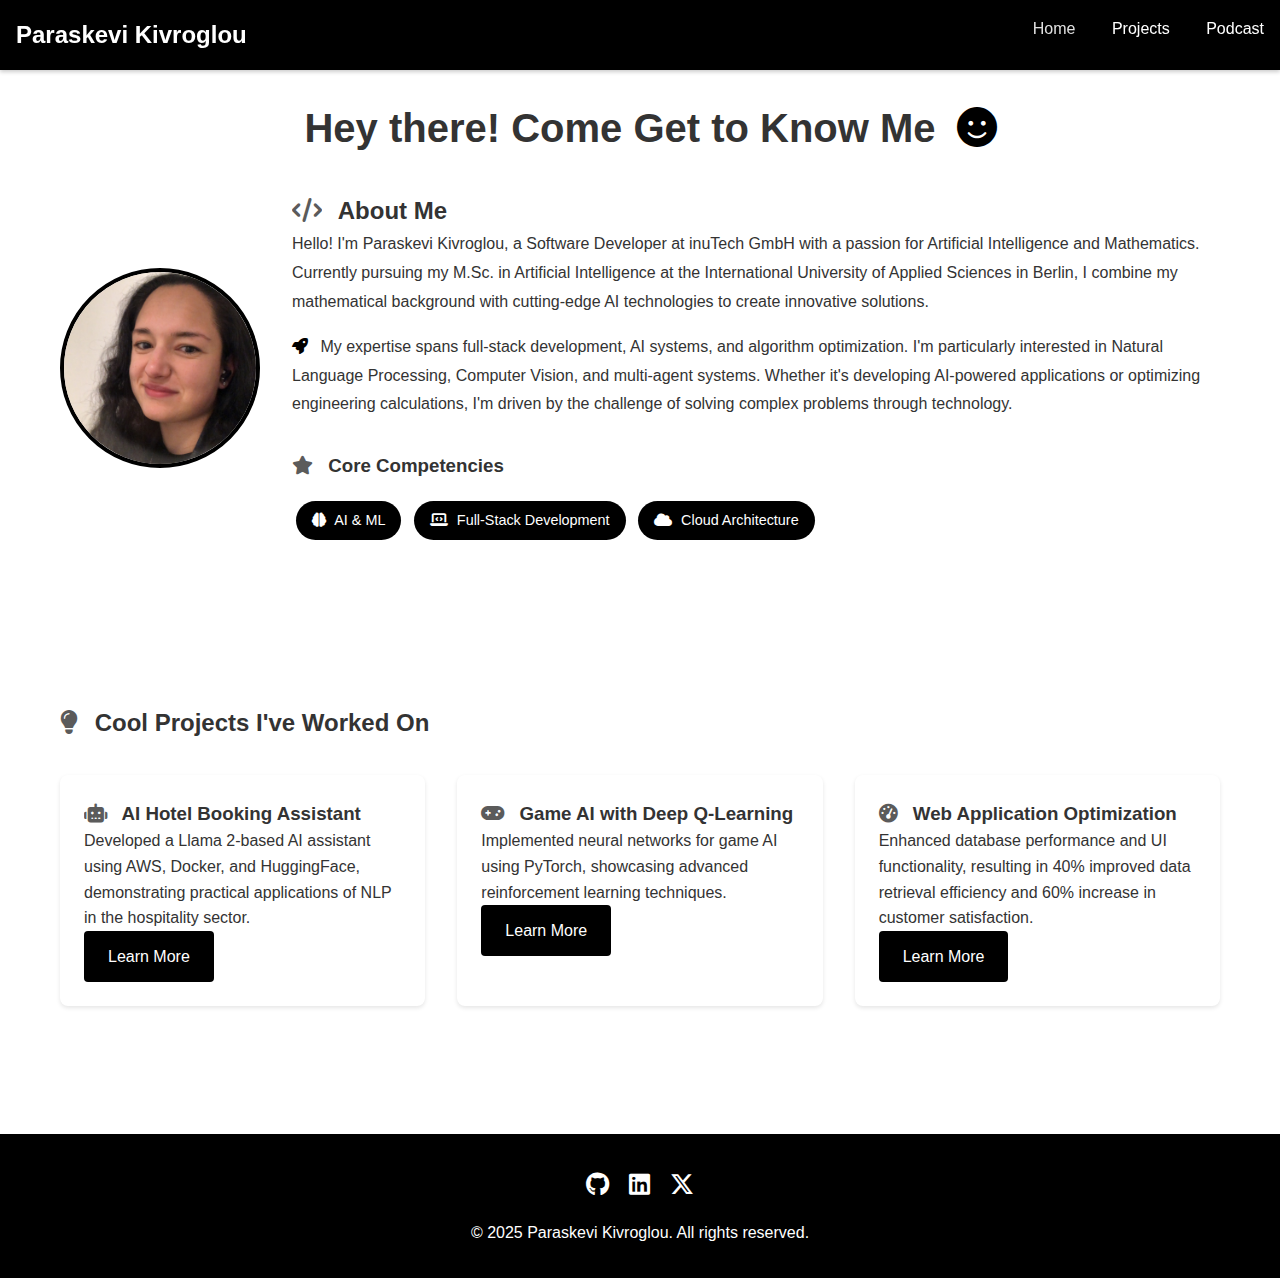
==== index.html @ a83a201d "Add init code for website" ====
<!DOCTYPE html>
<html lang="en">
<head>
    <meta charset="UTF-8">
    <meta name="viewport" content="width=device-width, initial-scale=1.0">
    <meta name="description" content="Paraskevi Kivroglou - Software Developer & AI Specialist. Expertise in full-stack development, AI systems, and algorithm optimization. Currently pursuing M.Sc. in Artificial Intelligence.">
    <meta name="keywords" content="Paraskevi Kivroglou, Software Developer, Artificial Intelligence, Machine Learning, Full Stack Development, Python, AI Research">
    <meta name="author" content="Paraskevi Kivroglou">
    <title>Paraskevi Kivroglou | Software Developer & AI Specialist</title>
    <link rel="stylesheet" href="styles.css">
    <link rel="stylesheet" href="https://cdnjs.cloudflare.com/ajax/libs/font-awesome/6.0.0/css/all.min.css">
    <link rel="stylesheet" href="https://cdnjs.cloudflare.com/ajax/libs/font-awesome/6.4.2/css/all.min.css">
</head>
<body>
    <header>
        <nav class="navbar">
            <div class="nav-brand">Paraskevi Kivroglou</div>
            <ul class="nav-links">
                <li><a href="index.html" class="active">Home</a></li>
                <li><a href="#projects">Projects</a></li>
                <li><a href="podcast.html">Podcast</a></li>
            </ul>
        </nav>
    </header>

    <main>
        <section id="about" class="section">
            <div class="container">
                <h1><i class="fas fa-hand-wave"></i> Hey there! Come Get to Know Me <i class="fas fa-smile"></i></h1>
                <div class="about-content">
                    <img src="ME.jpg" alt="Paraskevi Kivroglou" class="profile-img">
                    <div class="about-text">
                        <h2><i class="fas fa-code"></i> About Me</h2>
                        <p>Hello! I'm Paraskevi Kivroglou, a Software Developer at inuTech GmbH with a passion for Artificial Intelligence 
                           and Mathematics. Currently pursuing my M.Sc. in Artificial Intelligence at the International University of 
                           Applied Sciences in Berlin, I combine my mathematical background with cutting-edge AI technologies to create 
                           innovative solutions.</p>
                        
                        <p><i class="fas fa-rocket"></i> My expertise spans full-stack development, AI systems, and algorithm optimization. I'm particularly interested 
                           in Natural Language Processing, Computer Vision, and multi-agent systems. Whether it's developing AI-powered 
                           applications or optimizing engineering calculations, I'm driven by the challenge of solving complex problems 
                           through technology.</p>

                        <div class="skills-section">
                            <h3><i class="fas fa-star"></i> Core Competencies</h3>
                            <div class="skills-grid">
                                <div class="skill-category">
                                    <span><i class="fas fa-brain"></i> AI & ML</span>
                                    <span><i class="fas fa-laptop-code"></i> Full-Stack Development</span>
                                    <span><i class="fas fa-cloud"></i> Cloud Architecture</span>
                                </div>
                            </div>
                        </div>
                    </div>
                </div>
            </div>
        </section>

        <section id="projects" class="section">
            <div class="container">
                <h2><i class="fas fa-lightbulb"></i> Cool Projects I've Worked On</h2>
                <div class="projects-grid">
                    <div class="project-card">
                        <h3><i class="fas fa-robot"></i> AI Hotel Booking Assistant</h3>
                        <p>Developed a Llama 2-based AI assistant using AWS, Docker, and HuggingFace, 
                           demonstrating practical applications of NLP in the hospitality sector.</p>
                        <a href="#" class="button">Learn More</a>
                    </div>
                    <div class="project-card">
                        <h3><i class="fas fa-gamepad"></i> Game AI with Deep Q-Learning</h3>
                        <p>Implemented neural networks for game AI using PyTorch, showcasing advanced 
                           reinforcement learning techniques.</p>
                        <a href="#" class="button">Learn More</a>
                    </div>
                    <div class="project-card">
                        <h3><i class="fas fa-tachometer-alt"></i> Web Application Optimization</h3>
                        <p>Enhanced database performance and UI functionality, resulting in 40% improved 
                           data retrieval efficiency and 60% increase in customer satisfaction.</p>
                        <a href="#" class="button">Learn More</a>
                    </div>
                </div>
            </div>
        </section>
    </main>

    <footer>
        <div class="container">
            <div class="social-links">
                <a href="https://github.com/Paraskevi-KIvroglou"><i class="fab fa-github"></i></a>
                <a href="https://www.linkedin.com/in/paraskevi-kivroglou-925881292/"><i class="fab fa-linkedin"></i></a>
                <a href="https://x.com/paraskevikivro?s=11"><i class="fab fa-x-twitter"></i></a>
            </div>
            <p>&copy; 2025 Paraskevi Kivroglou. All rights reserved.</p>
        </div>
    </footer>
</body>
</html>
---- styles.css ----
/* Reset and base styles */
* {
    margin: 0;
    padding: 0;
    box-sizing: border-box;
}

body {
    font-family: 'Segoe UI', Tahoma, Geneva, Verdana, sans-serif;
    line-height: 1.6;
    color: #333;
}

.container {
    max-width: 1200px;
    margin: 0 auto;
    padding: 0 20px;
}

/* Navigation */
.navbar {
    background-color: #000;
    box-shadow: 0 2px 4px rgba(0,0,0,0.2);
    padding: 1rem;
    position: fixed;
    width: 100%;
    top: 0;
    z-index: 1000;
}

.nav-brand {
    color: #fff;
    font-size: 1.5rem;
    font-weight: bold;
    float: left;
}

.nav-links {
    float: right;
    list-style: none;
}

.nav-links li {
    display: inline;
    margin-left: 2rem;
}

.nav-links a {
    text-decoration: none;
    color: #fff;
    font-weight: 500;
    transition: color 0.3s;
}

.nav-links a:hover,
.nav-links a.active {
    color: #e0e0e0;
}

/* Sections */
.section {
    padding: 6rem 0 4rem 0;
}

/* About section */
.about-content {
    display: flex;
    align-items: center;
    gap: 2rem;
    margin-top: 2rem;
}

.profile-img {
    width: 200px;
    height: 200px;
    border-radius: 50%;
    object-fit: cover;
    border: 4px solid #000;
    transition: all 0.3s ease;
}

.profile-img:hover {
    transform: scale(1.05);
    box-shadow: 0 0 20px rgba(0,0,0,0.2);
}

.about-text {
    flex: 1;
}

/* Projects section */
.projects-grid {
    display: grid;
    grid-template-columns: repeat(auto-fit, minmax(300px, 1fr));
    gap: 2rem;
    margin-top: 2rem;
}

.project-card {
    background: #fff;
    padding: 1.5rem;
    border-radius: 8px;
    box-shadow: 0 2px 4px rgba(0,0,0,0.1);
    transition: all 0.3s ease;
    position: relative;
    overflow: hidden;
}

.project-card:hover {
    transform: translateY(-5px);
    box-shadow: 0 5px 15px rgba(0,0,0,0.2);
}

.project-card:before {
    content: '';
    position: absolute;
    top: 0;
    left: 0;
    width: 4px;
    height: 100%;
    background: #000;
    transform: scaleY(0);
    transition: transform 0.3s ease;
}

.project-card:hover:before {
    transform: scaleY(1);
}

/* Podcast specific styles */
.podcast-content {
    max-width: 800px;
    margin: 0 auto;
}

.platform-links {
    display: flex;
    gap: 1rem;
    flex-wrap: wrap;
    margin: 2rem 0;
}

.platform-button {
    display: inline-flex;
    align-items: center;
    gap: 0.5rem;
    padding: 0.8rem 1.5rem;
    background: #000;
    color: white;
    text-decoration: none;
    border-radius: 25px;
    transition: background 0.3s;
}

.platform-button:hover {
    background: #1a1a1a;
}

.episode-list {
    display: grid;
    gap: 1.5rem;
    margin-top: 2rem;
}

.episode-card {
    background: #fff;
    padding: 1.5rem;
    border-radius: 8px;
    box-shadow: 0 2px 4px rgba(0,0,0,0.1);
}

/* Buttons */
.button {
    display: inline-block;
    padding: 0.8rem 1.5rem;
    background: #000;
    color: white;
    text-decoration: none;
    border-radius: 4px;
    transition: background 0.3s;
}

.button:hover {
    background: #1a1a1a;
}

/* Footer */
footer {
    background: #000;
    color: #fff;
    padding: 2rem 0;
    text-align: center;
    margin-top: 4rem;
}

.social-links {
    margin-bottom: 1rem;
}

.social-links a {
    color: #fff;
    font-size: 1.5rem;
    margin: 0 0.5rem;
    transition: all 0.3s ease;
}

.social-links a:hover {
    color: #e0e0e0;
    transform: translateY(-3px) scale(1.1);
}

/* Responsive design */
@media (max-width: 768px) {
    .about-content {
        flex-direction: column;
        text-align: center;
    }
    
    .nav-brand {
        float: none;
        text-align: center;
        margin-bottom: 1rem;
    }
    
    .nav-links {
        float: none;
        text-align: center;
    }
    
    .nav-links li {
        margin: 0 1rem;
    }
}

.skills-section {
    margin-top: 2rem;
}

.skills-grid {
    display: flex;
    flex-wrap: wrap;
    gap: 1rem;
    margin-top: 1rem;
    animation: slideIn 0.8s ease-out;
}

.skill-category span {
    display: inline-block;
    padding: 0.5rem 1rem;
    background: #000;
    color: white;
    border-radius: 20px;
    margin: 0.25rem;
    font-size: 0.9rem;
    transition: all 0.3s ease;
}

.skill-category span:hover {
    transform: scale(1.1);
    background: #333;
}

.skill-category i {
    margin-right: 5px;
}

.about-text p {
    margin-bottom: 1rem;
    line-height: 1.8;
}

h1 {
    font-size: 2.5rem;
    margin-bottom: 2rem;
    text-align: center;
    animation: fadeIn 1s ease-in;
}

h1 i {
    margin: 0 10px;
    color: #000;  /* Matches our black theme */
    animation: wave 2s infinite;
}

h2 i, h3 i {
    margin-right: 10px;
    opacity: 0.8;
}

.about-text p i {
    margin-right: 8px;
    color: #000;
}

@keyframes fadeIn {
    from { opacity: 0; transform: translateY(-20px); }
    to { opacity: 1; transform: translateY(0); }
}

@keyframes wave {
    0% { transform: rotate(0deg); }
    10% { transform: rotate(14deg); }
    20% { transform: rotate(-8deg); }
    30% { transform: rotate(14deg); }
    40% { transform: rotate(-4deg); }
    50% { transform: rotate(10deg); }
    60% { transform: rotate(0deg); }
    100% { transform: rotate(0deg); }
}

@keyframes slideIn {
    from {
        opacity: 0;
        transform: translateX(-20px);
    }
    to {
        opacity: 1;
        transform: translateX(0);
    }
}
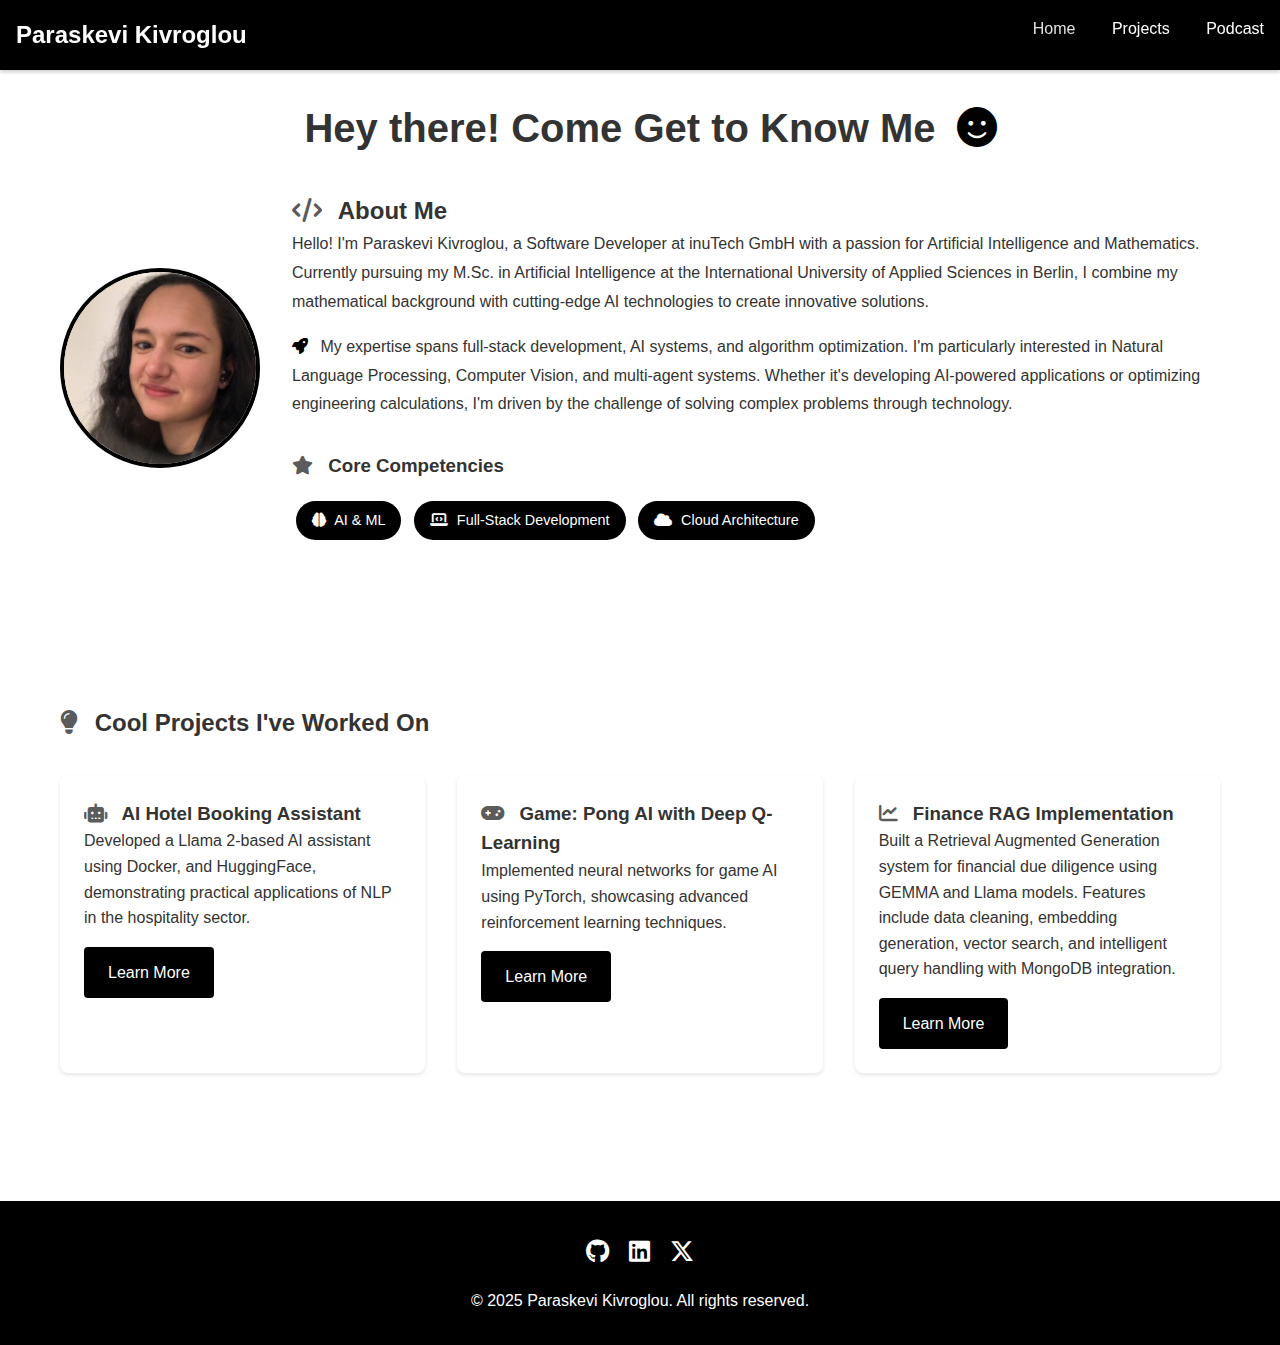
==== commit 368ee4da: "Add improvements for the podcast page" ====
--- a/index.html
+++ b/index.html
@@ -62,21 +62,22 @@
                 <div class="projects-grid">
                     <div class="project-card">
                         <h3><i class="fas fa-robot"></i> AI Hotel Booking Assistant</h3>
-                        <p>Developed a Llama 2-based AI assistant using AWS, Docker, and HuggingFace, 
+                        <p>Developed a Llama 2-based AI assistant using Docker, and HuggingFace, 
                            demonstrating practical applications of NLP in the hospitality sector.</p>
-                        <a href="#" class="button">Learn More</a>
+                        <a href="https://github.com/Paraskevi-KIvroglou/Deploy-Hotel-Booking-App" class="button">Learn More</a>
                     </div>
                     <div class="project-card">
-                        <h3><i class="fas fa-gamepad"></i> Game AI with Deep Q-Learning</h3>
+                        <h3><i class="fas fa-gamepad"></i> Game: Pong AI with Deep Q-Learning</h3>
                         <p>Implemented neural networks for game AI using PyTorch, showcasing advanced 
                            reinforcement learning techniques.</p>
-                        <a href="#" class="button">Learn More</a>
+                        <a href="https://github.com/Paraskevi-KIvroglou/rl-pong-agent" class="button">Learn More</a>
                     </div>
                     <div class="project-card">
-                        <h3><i class="fas fa-tachometer-alt"></i> Web Application Optimization</h3>
-                        <p>Enhanced database performance and UI functionality, resulting in 40% improved 
-                           data retrieval efficiency and 60% increase in customer satisfaction.</p>
-                        <a href="#" class="button">Learn More</a>
+                        <h3><i class="fas fa-chart-line"></i> Finance RAG Implementation</h3>
+                        <p>Built a Retrieval Augmented Generation system for financial due diligence using 
+                           GEMMA and Llama models. Features include data cleaning, embedding generation, 
+                           vector search, and intelligent query handling with MongoDB integration.</p>
+                        <a href="https://github.com/Paraskevi-KIvroglou/Finance_RAG_Implementation" class="button">Learn More</a>
                     </div>
                 </div>
             </div>
--- a/styles.css
+++ b/styles.css
@@ -133,6 +133,40 @@
     margin: 0 auto;
 }
 
+.podcast-info {
+    margin-bottom: 3rem;
+}
+
+.podcast-info p {
+    margin-bottom: 1.5rem;
+    line-height: 1.8;
+    font-size: 1.1rem;
+}
+
+.podcast-highlights {
+    list-style: none;
+    padding: 1rem 0;
+    margin: 1.5rem 0;
+}
+
+.podcast-highlights li {
+    margin: 1rem 0;
+    padding-left: 1.5rem;
+    position: relative;
+    display: flex;
+    align-items: center;
+}
+
+.podcast-highlights i {
+    margin-right: 1rem;
+    color: #000;
+    font-size: 1.2rem;
+}
+
+.podcast-info h2 i {
+    margin-right: 0.5rem;
+}
+
 .platform-links {
     display: flex;
     gap: 1rem;
@@ -178,6 +212,7 @@
     text-decoration: none;
     border-radius: 4px;
     transition: background 0.3s;
+    margin-top: 1rem;
 }
 
 .button:hover {
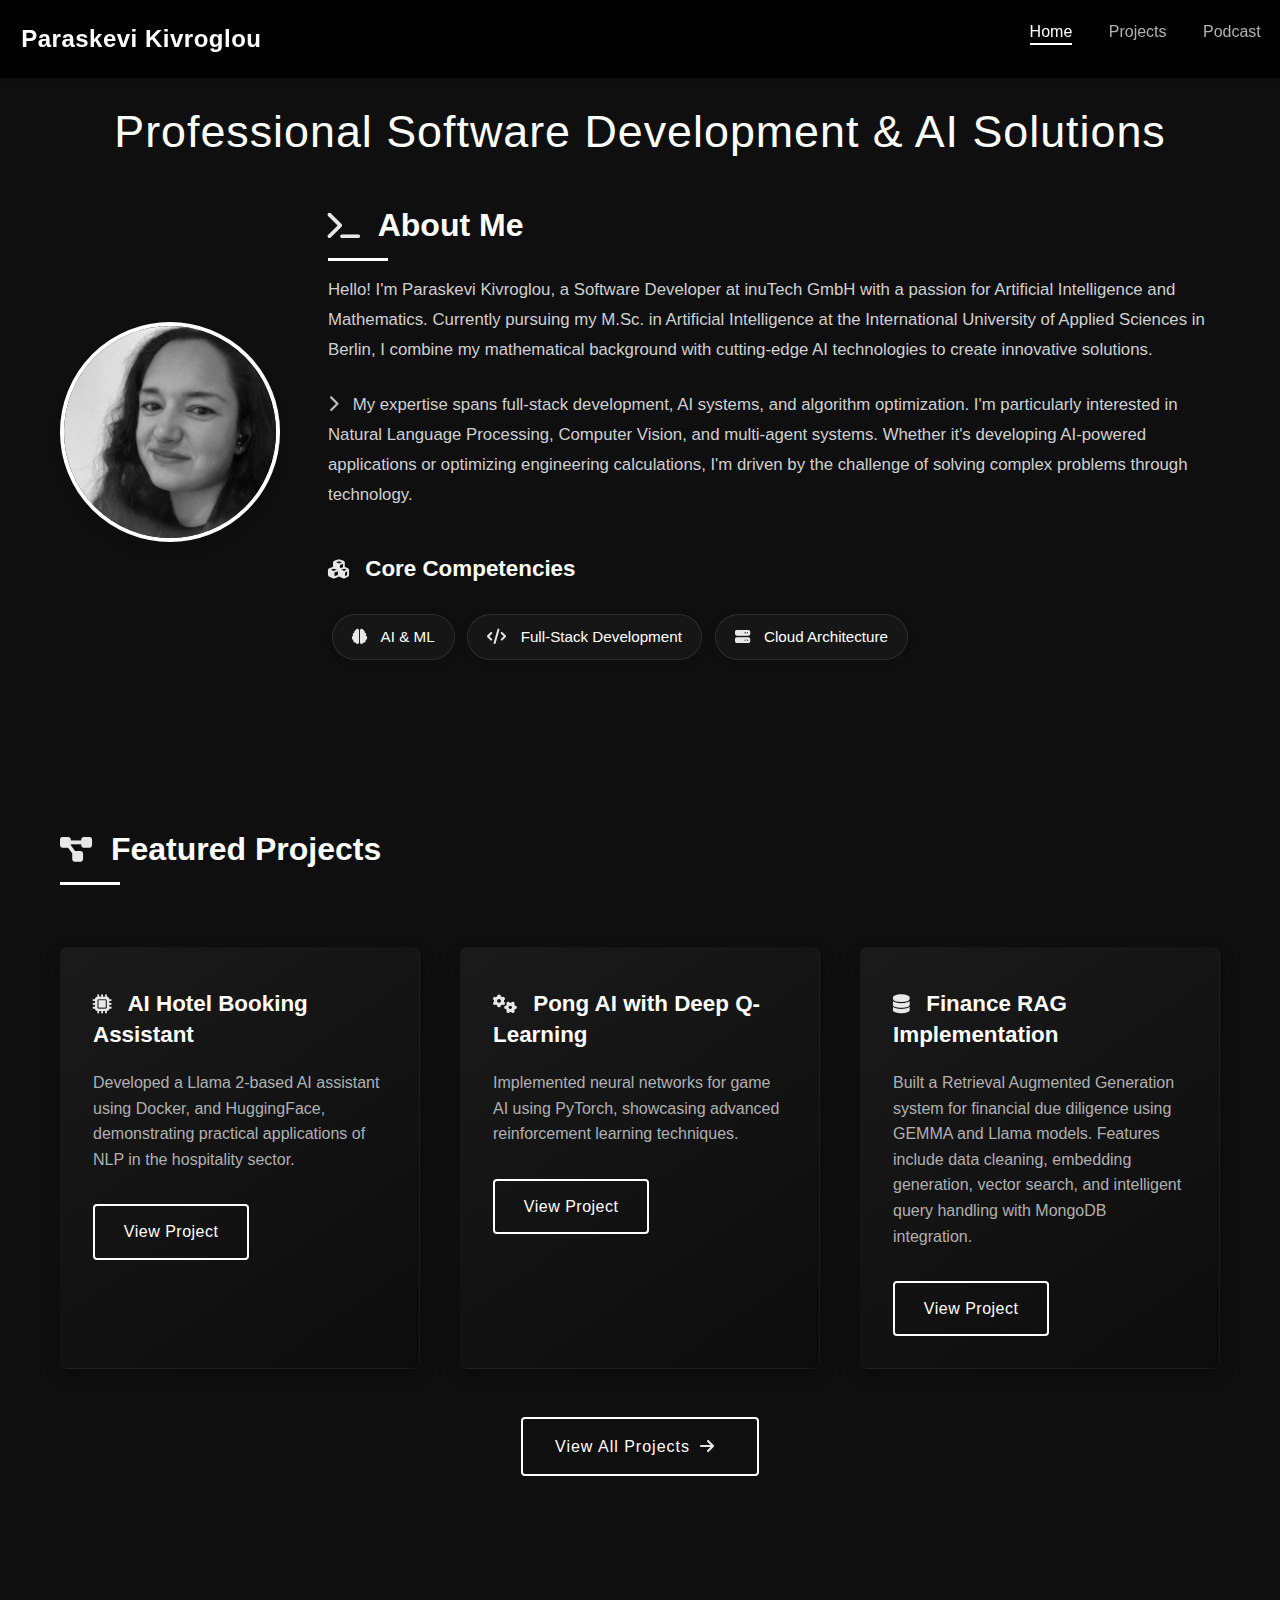
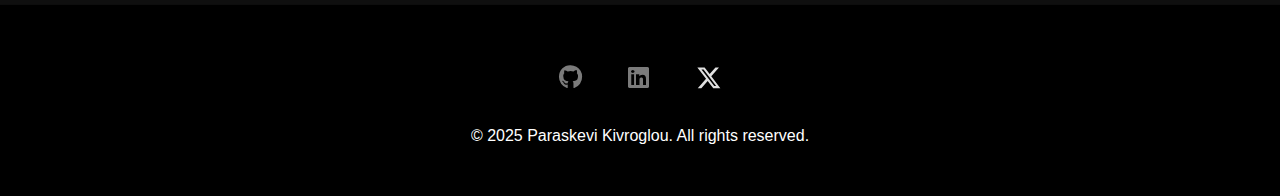
==== commit fdf2caf2: "Update website to be more professional" ====
--- a/index.html
+++ b/index.html
@@ -14,10 +14,14 @@
 <body>
     <header>
         <nav class="navbar">
-            <div class="nav-brand">Paraskevi Kivroglou</div>
+            <a href="index.html" class="nav-brand-link">
+                <div class="nav-brand">
+                    <span class="brand-name">Paraskevi Kivroglou</span>
+                </div>
+            </a>
             <ul class="nav-links">
                 <li><a href="index.html" class="active">Home</a></li>
-                <li><a href="#projects">Projects</a></li>
+                <li><a href="projects.html">Projects</a></li>
                 <li><a href="podcast.html">Podcast</a></li>
             </ul>
         </nav>
@@ -26,28 +30,28 @@
     <main>
         <section id="about" class="section">
             <div class="container">
-                <h1><i class="fas fa-hand-wave"></i> Hey there! Come Get to Know Me <i class="fas fa-smile"></i></h1>
+                <h1>Professional Software Development & AI Solutions</h1>
                 <div class="about-content">
-                    <img src="ME.jpg" alt="Paraskevi Kivroglou" class="profile-img">
+                    <img src="photos/ME.jpg" alt="Paraskevi Kivroglou" class="profile-img">
                     <div class="about-text">
-                        <h2><i class="fas fa-code"></i> About Me</h2>
+                        <h2><i class="fas fa-terminal"></i> About Me</h2>
                         <p>Hello! I'm Paraskevi Kivroglou, a Software Developer at inuTech GmbH with a passion for Artificial Intelligence 
                            and Mathematics. Currently pursuing my M.Sc. in Artificial Intelligence at the International University of 
                            Applied Sciences in Berlin, I combine my mathematical background with cutting-edge AI technologies to create 
                            innovative solutions.</p>
                         
-                        <p><i class="fas fa-rocket"></i> My expertise spans full-stack development, AI systems, and algorithm optimization. I'm particularly interested 
+                        <p><i class="fas fa-chevron-right"></i> My expertise spans full-stack development, AI systems, and algorithm optimization. I'm particularly interested 
                            in Natural Language Processing, Computer Vision, and multi-agent systems. Whether it's developing AI-powered 
                            applications or optimizing engineering calculations, I'm driven by the challenge of solving complex problems 
                            through technology.</p>
 
                         <div class="skills-section">
-                            <h3><i class="fas fa-star"></i> Core Competencies</h3>
+                            <h3><i class="fas fa-cubes"></i> Core Competencies</h3>
                             <div class="skills-grid">
                                 <div class="skill-category">
                                     <span><i class="fas fa-brain"></i> AI & ML</span>
-                                    <span><i class="fas fa-laptop-code"></i> Full-Stack Development</span>
-                                    <span><i class="fas fa-cloud"></i> Cloud Architecture</span>
+                                    <span><i class="fas fa-code"></i> Full-Stack Development</span>
+                                    <span><i class="fas fa-server"></i> Cloud Architecture</span>
                                 </div>
                             </div>
                         </div>
@@ -58,27 +62,35 @@
 
         <section id="projects" class="section">
             <div class="container">
-                <h2><i class="fas fa-lightbulb"></i> Cool Projects I've Worked On</h2>
+                <h2><i class="fas fa-project-diagram"></i> Featured Projects</h2>
                 <div class="projects-grid">
                     <div class="project-card">
-                        <h3><i class="fas fa-robot"></i> AI Hotel Booking Assistant</h3>
+                        <h3><i class="fas fa-microchip"></i> AI Hotel Booking Assistant</h3>
                         <p>Developed a Llama 2-based AI assistant using Docker, and HuggingFace, 
                            demonstrating practical applications of NLP in the hospitality sector.</p>
-                        <a href="https://github.com/Paraskevi-KIvroglou/Deploy-Hotel-Booking-App" class="button">Learn More</a>
+                        <a href="https://github.com/Paraskevi-KIvroglou/Deploy-Hotel-Booking-App" class="button">View Project</a>
                     </div>
                     <div class="project-card">
-                        <h3><i class="fas fa-gamepad"></i> Game: Pong AI with Deep Q-Learning</h3>
+                        <h3><i class="fas fa-cogs"></i> Pong AI with Deep Q-Learning</h3>
                         <p>Implemented neural networks for game AI using PyTorch, showcasing advanced 
                            reinforcement learning techniques.</p>
-                        <a href="https://github.com/Paraskevi-KIvroglou/rl-pong-agent" class="button">Learn More</a>
+                        <a href="https://github.com/Paraskevi-KIvroglou/rl-pong-agent" class="button">View Project</a>
                     </div>
                     <div class="project-card">
-                        <h3><i class="fas fa-chart-line"></i> Finance RAG Implementation</h3>
+                        <h3><i class="fas fa-database"></i> Finance RAG Implementation</h3>
                         <p>Built a Retrieval Augmented Generation system for financial due diligence using 
                            GEMMA and Llama models. Features include data cleaning, embedding generation, 
                            vector search, and intelligent query handling with MongoDB integration.</p>
-                        <a href="https://github.com/Paraskevi-KIvroglou/Finance_RAG_Implementation" class="button">Learn More</a>
+                        <a href="https://github.com/Paraskevi-KIvroglou/Finance_RAG_Implementation" class="button">View Project</a>
                     </div>
+                </div>
+                <div class="view-all-container">
+                    <a href="projects.html" class="view-all-button">
+                        <span>View All Projects</span>
+                        <span class="arrow-icon">
+                            <i class="fas fa-arrow-right"></i>
+                        </span>
+                    </a>
                 </div>
             </div>
         </section>
@@ -87,9 +99,13 @@
     <footer>
         <div class="container">
             <div class="social-links">
-                <a href="https://github.com/Paraskevi-KIvroglou"><i class="fab fa-github"></i></a>
-                <a href="https://www.linkedin.com/in/paraskevi-kivroglou-925881292/"><i class="fab fa-linkedin"></i></a>
-                <a href="https://x.com/paraskevikivro?s=11"><i class="fab fa-x-twitter"></i></a>
+                <a href="https://github.com/Paraskevi-KIvroglou" aria-label="GitHub Profile"><i class="fab fa-github"></i></a>
+                <a href="https://www.linkedin.com/in/paraskevi-kivroglou-925881292/" aria-label="LinkedIn Profile"><i class="fab fa-linkedin"></i></a>
+                <a href="https://x.com/paraskevikivro?s=11" aria-label="X Profile">
+                    <svg class="x-logo" width="24" height="24" viewBox="0 0 24 24" fill="none" xmlns="http://www.w3.org/2000/svg">
+                        <path d="M18.244 2.25h3.308l-7.227 8.26 8.502 11.24H16.17l-5.214-6.817L4.99 21.75H1.68l7.73-8.835L1.254 2.25H8.08l4.713 6.231 5.45-6.231Zm-1.161 17.52h1.833L7.084 4.126H5.117L17.083 19.77Z" fill="#e0e0e0"/>
+                    </svg>
+                </a>
             </div>
             <p>&copy; 2025 Paraskevi Kivroglou. All rights reserved.</p>
         </div>
--- a/styles.css
+++ b/styles.css
@@ -8,7 +8,8 @@
 body {
     font-family: 'Segoe UI', Tahoma, Geneva, Verdana, sans-serif;
     line-height: 1.6;
-    color: #333;
+    color: #fff;
+    background-color: #0f0f0f;
 }
 
 .container {
@@ -20,19 +21,50 @@
 /* Navigation */
 .navbar {
     background-color: #000;
-    box-shadow: 0 2px 4px rgba(0,0,0,0.2);
-    padding: 1rem;
+    box-shadow: 0 4px 6px rgba(0,0,0,0.1);
+    padding: 1.2rem;
     position: fixed;
     width: 100%;
     top: 0;
     z-index: 1000;
+    border-bottom: 1px solid rgba(255,255,255,0.05);
+}
+
+.nav-brand-link {
+    text-decoration: none;
+    transition: all 0.3s ease;
+    display: block;
+    float: left;
+    position: relative;
+    padding: 0 2px;
+}
+
+.nav-brand-link:hover .nav-brand {
+    color: #e0e0e0;
 }
 
 .nav-brand {
     color: #fff;
     font-size: 1.5rem;
     font-weight: bold;
-    float: left;
+    letter-spacing: 0.5px;
+    transition: all 0.3s ease;
+}
+
+.nav-brand-link::after {
+    content: '';
+    position: absolute;
+    width: 0;
+    height: 2px;
+    bottom: -4px;
+    left: 0;
+    background-color: #fff;
+    transition: width 0.3s ease;
+    opacity: 0.7;
+}
+
+.nav-brand-link:hover::after {
+    width: 100%;
 }
 
 .nav-links {
@@ -47,14 +79,32 @@
 
 .nav-links a {
     text-decoration: none;
-    color: #fff;
+    color: #b0b0b0;
     font-weight: 500;
-    transition: color 0.3s;
+    transition: all 0.3s;
+    position: relative;
+    padding-bottom: 5px;
 }
 
 .nav-links a:hover,
 .nav-links a.active {
-    color: #e0e0e0;
+    color: #fff;
+}
+
+.nav-links a:after {
+    content: '';
+    position: absolute;
+    width: 0;
+    height: 2px;
+    bottom: 0;
+    left: 0;
+    background-color: #fff;
+    transition: width 0.3s ease;
+}
+
+.nav-links a:hover:after,
+.nav-links a.active:after {
+    width: 100%;
 }
 
 /* Sections */
@@ -66,49 +116,110 @@
 .about-content {
     display: flex;
     align-items: center;
-    gap: 2rem;
+    gap: 3rem;
     margin-top: 2rem;
 }
 
 .profile-img {
-    width: 200px;
-    height: 200px;
+    width: 220px;
+    height: 220px;
     border-radius: 50%;
     object-fit: cover;
-    border: 4px solid #000;
-    transition: all 0.3s ease;
+    border: 4px solid #fff;
+    transition: all 0.4s ease;
+    filter: grayscale(100%);
+    box-shadow: 0 10px 20px rgba(0,0,0,0.2);
 }
 
 .profile-img:hover {
     transform: scale(1.05);
-    box-shadow: 0 0 20px rgba(0,0,0,0.2);
+    box-shadow: 0 15px 30px rgba(0,0,0,0.3);
+    filter: grayscale(0%);
 }
 
 .about-text {
     flex: 1;
+}
+
+.about-text p {
+    margin-bottom: 1.5rem;
+    line-height: 1.8;
+    color: #d0d0d0;
+    font-size: 1.05rem;
+}
+
+h1 {
+    font-size: 2.8rem;
+    margin-bottom: 2rem;
+    text-align: center;
+    animation: fadeIn 1.2s ease-in;
+    color: #fff;
+    letter-spacing: 1px;
+    font-weight: 300;
+}
+
+h2 {
+    font-size: 2rem;
+    margin-bottom: 1.5rem;
+    color: #fff;
+    position: relative;
+    display: inline-block;
+}
+
+h2:after {
+    content: '';
+    position: absolute;
+    width: 60px;
+    height: 3px;
+    background-color: #fff;
+    bottom: -10px;
+    left: 0;
+}
+
+h3 {
+    font-size: 1.4rem;
+    color: #fff;
+    margin-bottom: 1rem;
 }
 
 /* Projects section */
 .projects-grid {
     display: grid;
     grid-template-columns: repeat(auto-fit, minmax(300px, 1fr));
-    gap: 2rem;
-    margin-top: 2rem;
+    gap: 2.5rem;
+    margin-top: 3rem;
 }
 
 .project-card {
-    background: #fff;
-    padding: 1.5rem;
+    position: relative;
+    background: linear-gradient(145deg, #1a1a1a, #0c0c0c);
     border-radius: 8px;
-    box-shadow: 0 2px 4px rgba(0,0,0,0.1);
-    transition: all 0.3s ease;
-    position: relative;
+    box-shadow: 0 5px 15px rgba(0,0,0,0.3);
+    transition: all 0.4s ease;
     overflow: hidden;
+    border: 1px solid rgba(255,255,255,0.03);
+    padding: 2rem;
 }
 
 .project-card:hover {
-    transform: translateY(-5px);
-    box-shadow: 0 5px 15px rgba(0,0,0,0.2);
+    transform: translateY(-10px);
+    box-shadow: 0 15px 30px rgba(0,0,0,0.4);
+    background: #1a1a1a;
+    border-color: rgba(255,255,255,0.1);
+}
+
+.project-card h3 {
+    margin-top: 0.5rem;
+    margin-bottom: 1.2rem;
+    padding-right: 1rem;
+    line-height: 1.4;
+    font-size: 1.4rem;
+}
+
+.project-card p {
+    margin-bottom: 1.5rem;
+    line-height: 1.6;
+    color: #b0b0b0;
 }
 
 .project-card:before {
@@ -118,13 +229,43 @@
     left: 0;
     width: 4px;
     height: 100%;
-    background: #000;
+    background: #fff;
     transform: scaleY(0);
-    transition: transform 0.3s ease;
+    transition: transform 0.4s ease;
 }
 
 .project-card:hover:before {
     transform: scaleY(1);
+}
+
+.project-badge {
+    position: absolute;
+    top: 0;
+    left: 0;
+    background: rgba(255,255,255,0.9);
+    color: #000;
+    padding: 0.4rem 1rem;
+    font-size: 0.75rem;
+    border-bottom-right-radius: 8px;
+    font-weight: 600;
+    letter-spacing: 0.5px;
+    box-shadow: 2px 2px 8px rgba(0,0,0,0.1);
+    transition: all 0.3s ease;
+}
+
+.project-badge::before {
+    content: '';
+    position: absolute;
+    left: 0;
+    top: 0;
+    height: 100%;
+    width: 5px;
+    background: linear-gradient(to bottom, #fff, rgba(255,255,255,0.7));
+}
+
+.project-card:hover .project-badge {
+    background: rgba(255, 255, 255, 0.15);
+    color: #fff;
 }
 
 /* Podcast specific styles */
@@ -206,42 +347,113 @@
 /* Buttons */
 .button {
     display: inline-block;
-    padding: 0.8rem 1.5rem;
-    background: #000;
+    padding: 0.8rem 1.8rem;
+    background: transparent;
     color: white;
     text-decoration: none;
     border-radius: 4px;
-    transition: background 0.3s;
-    margin-top: 1rem;
+    transition: all 0.3s;
+    margin-top: 0.5rem;
+    border: 2px solid #fff;
+    font-weight: 500;
+    letter-spacing: 0.5px;
 }
 
 .button:hover {
-    background: #1a1a1a;
+    background: #fff;
+    color: #000;
+    transform: translateY(-3px);
+    box-shadow: 0 5px 15px rgba(255,255,255,0.15);
 }
 
 /* Footer */
 footer {
     background: #000;
     color: #fff;
-    padding: 2rem 0;
+    padding: 3rem 0;
     text-align: center;
     margin-top: 4rem;
+    border-top: 1px solid rgba(255,255,255,0.05);
 }
 
 .social-links {
-    margin-bottom: 1rem;
+    margin-bottom: 1.5rem;
 }
 
 .social-links a {
-    color: #fff;
-    font-size: 1.5rem;
-    margin: 0 0.5rem;
-    transition: all 0.3s ease;
+    color: #b0b0b0;
+    font-size: 1.8rem;
+    margin: 0 1rem;
+    transition: all 0.3s ease;
+    display: inline-block;
 }
 
 .social-links a:hover {
-    color: #e0e0e0;
-    transform: translateY(-3px) scale(1.1);
+    color: #fff;
+    transform: translateY(-5px);
+}
+
+/* Specific styling for X/Twitter icon */
+.social-links a .fa-x-twitter {
+    color: #e0e0e0; /* Light grey color */
+}
+
+.social-links a:hover .fa-x-twitter {
+    color: #fff; /* Pure white on hover */
+}
+
+/* Skills section */
+.skills-section {
+    margin-top: 2.5rem;
+}
+
+.skills-grid {
+    display: flex;
+    flex-wrap: wrap;
+    gap: 1rem;
+    margin-top: 1.5rem;
+    animation: slideIn 0.8s ease-out;
+}
+
+.skill-category span {
+    display: inline-block;
+    padding: 0.6rem 1.2rem;
+    background: #161616;
+    color: white;
+    border-radius: 30px;
+    margin: 0.25rem;
+    font-size: 0.95rem;
+    transition: all 0.3s ease;
+    border: 1px solid rgba(255,255,255,0.1);
+    box-shadow: 0 2px 8px rgba(0,0,0,0.1);
+}
+
+.skill-category span:hover {
+    transform: scale(1.05) translateY(-3px);
+    background: #fff;
+    color: #000;
+    box-shadow: 0 5px 15px rgba(255,255,255,0.2);
+}
+
+.skill-category i {
+    margin-right: 8px;
+}
+
+/* Animations */
+@keyframes fadeIn {
+    from { opacity: 0; transform: translateY(-20px); }
+    to { opacity: 1; transform: translateY(0); }
+}
+
+@keyframes slideIn {
+    from {
+        opacity: 0;
+        transform: translateX(-20px);
+    }
+    to {
+        opacity: 1;
+        transform: translateX(0);
+    }
 }
 
 /* Responsive design */
@@ -265,91 +477,424 @@
     .nav-links li {
         margin: 0 1rem;
     }
-}
-
-.skills-section {
+    
+    h2:after {
+        left: 50%;
+        transform: translateX(-50%);
+    }
+}
+
+/* Icon styling */
+.section i, 
+.project-card i, 
+.skill-category i,
+.social-links i {
+    margin-right: 10px;
+    opacity: 0.9;
+    transition: all 0.3s ease;
+}
+
+.section i:hover, 
+.project-card i:hover, 
+.social-links i:hover {
+    opacity: 1;
+    transform: translateY(-2px);
+}
+
+/* Professional icon sizing */
+h1 i, h2 i {
+    font-size: 0.9em;
+    opacity: 0.8;
+}
+
+h3 i {
+    font-size: 0.85em;
+}
+
+.social-links i {
+    font-size: 1.5rem;
+    opacity: 0.7;
+}
+
+.social-links a:hover i {
+    opacity: 1;
+}
+
+/* Podcast page styling */
+.podcast-content {
     margin-top: 2rem;
 }
 
-.skills-grid {
+.podcast-info {
+    margin-bottom: 3rem;
+}
+
+.podcast-highlights {
+    margin: 1.5rem 0;
+    padding-left: 1.5rem;
+}
+
+.podcast-highlights li {
+    margin-bottom: 1rem;
+    list-style-type: none;
+    position: relative;
+    padding-left: 0.5rem;
+}
+
+.podcast-highlights li i {
+    color: #fff;
+    opacity: 0.9;
+}
+
+.platform-links {
     display: flex;
     flex-wrap: wrap;
     gap: 1rem;
-    margin-top: 1rem;
-    animation: slideIn 0.8s ease-out;
-}
-
-.skill-category span {
+    margin-top: 1.5rem;
+}
+
+.platform-button {
+    display: inline-flex;
+    align-items: center;
+    padding: 0.8rem 1.5rem;
+    background: linear-gradient(145deg, #1a1a1a, #0c0c0c);
+    border: 1px solid rgba(255,255,255,0.05);
+    color: #fff;
+    text-decoration: none;
+    border-radius: 30px;
+    transition: all 0.3s ease;
+    font-weight: 500;
+}
+
+.platform-button:hover {
+    transform: translateY(-5px);
+    background: linear-gradient(145deg, #212121, #111111);
+    box-shadow: 0 10px 20px rgba(0,0,0,0.2);
+    border-color: rgba(255,255,255,0.1);
+}
+
+.platform-button i {
+    font-size: 1.2rem;
+    margin-right: 0.8rem;
+}
+
+.episode-list {
+    display: grid;
+    grid-template-columns: repeat(auto-fill, minmax(300px, 1fr));
+    gap: 2rem;
+    margin-top: 2rem;
+}
+
+.episode-card {
+    background: linear-gradient(145deg, #1a1a1a, #0c0c0c);
+    padding: 1.5rem;
+    border-radius: 8px;
+    box-shadow: 0 5px 15px rgba(0,0,0,0.2);
+    transition: all 0.3s ease;
+    border: 1px solid rgba(255,255,255,0.03);
+}
+
+.episode-card:hover {
+    transform: translateY(-5px);
+    box-shadow: 0 10px 25px rgba(0,0,0,0.3);
+    background: linear-gradient(145deg, #212121, #111111);
+    border-color: rgba(255,255,255,0.08);
+}
+
+.episode-card h3 {
+    margin-bottom: 1rem;
+    font-size: 1.2rem;
+}
+
+.episode-card p {
+    color: #b0b0b0;
+    margin-bottom: 1.5rem;
+    line-height: 1.6;
+}
+
+/* Custom X logo styling */
+.x-logo {
+    width: 1.6rem;
+    height: 1.6rem;
+    vertical-align: middle;
+    transition: all 0.3s ease;
+}
+
+.social-links a:hover .x-logo path {
+    fill: #ffffff;
+}
+
+/* Podcast header styling */
+.podcast-header {
+    display: flex;
+    align-items: center;
+    margin-bottom: 2.5rem;
+    gap: 2.5rem;
+    position: relative;
+    padding: 1.5rem;
+    background: linear-gradient(145deg, #1a1a1a, #0c0c0c);
+    border-radius: 12px;
+    border: 1px solid rgba(255,255,255,0.05);
+}
+
+.podcast-header:before {
+    content: '';
+    position: absolute;
+    top: 0;
+    left: 0;
+    width: 100%;
+    height: 100%;
+    background: radial-gradient(circle at top right, rgba(255,255,255,0.1), transparent 70%);
+    border-radius: 12px;
+    pointer-events: none;
+}
+
+.podcast-logo-container {
+    position: relative;
+    flex-shrink: 0;
+}
+
+.podcast-logo-background {
+    position: absolute;
+    width: 140px;
+    height: 140px;
+    background: radial-gradient(circle, rgba(255,255,255,0.1), transparent 70%);
+    transform: translate(-10px, -10px);
+    border-radius: 12px;
+    z-index: 0;
+}
+
+.podcast-logo {
+    width: 120px;
+    height: 120px;
+    border-radius: 12px;
+    object-fit: cover;
+    box-shadow: 0 8px 20px rgba(0,0,0,0.3);
+    border: 2px solid rgba(255,255,255,0.1);
+    transition: all 0.3s ease;
+    position: relative;
+    z-index: 1;
+}
+
+.podcast-logo:hover {
+    transform: translateY(-5px) scale(1.05);
+    box-shadow: 0 15px 30px rgba(0,0,0,0.4);
+    border-color: rgba(255,255,255,0.2);
+}
+
+.podcast-title {
+    flex-grow: 1;
+}
+
+.podcast-title h2 {
+    margin-bottom: 0.8rem;
+    position: relative;
     display: inline-block;
-    padding: 0.5rem 1rem;
-    background: #000;
+}
+
+.podcast-title h2:after {
+    content: '';
+    position: absolute;
+    width: 40px;
+    height: 3px;
+    background-color: #fff;
+    bottom: -8px;
+    left: 0;
+}
+
+.podcast-tagline {
+    color: #b0b0b0;
+    font-size: 1.05rem;
+    font-style: italic;
+    line-height: 1.6;
+}
+
+/* Responsive adjustments */
+@media (max-width: 768px) {
+    .podcast-header {
+        flex-direction: column;
+        align-items: center;
+        text-align: center;
+        padding: 2rem 1.5rem;
+    }
+    
+    .podcast-logo-container {
+        margin-bottom: 1.5rem;
+    }
+    
+    .podcast-title {
+        width: 100%;
+        text-align: center;
+    }
+    
+    .podcast-title h2:after {
+        left: 50%;
+        transform: translateX(-50%);
+    }
+}
+
+/* Project Page Styles */
+.projects-extended-grid {
+    display: grid;
+    grid-template-columns: repeat(auto-fill, minmax(350px, 1fr));
+    gap: 2.5rem;
+    margin-top: 3rem;
+}
+
+.project-categories {
+    display: flex;
+    flex-wrap: wrap;
+    gap: 1rem;
+    margin-top: 2rem;
+    justify-content: center;
+}
+
+.category-filter {
+    background: transparent;
+    border: 2px solid #fff;
+    color: #b0b0b0;
+    padding: 0.6rem 1.2rem;
+    border-radius: 30px;
+    cursor: pointer;
+    transition: all 0.3s ease;
+    font-size: 0.95rem;
+    letter-spacing: 0.5px;
+}
+
+.category-filter.active,
+.category-filter:hover {
+    background: #fff;
+    color: #000;
+    transform: translateY(-3px);
+}
+
+.tech-stack {
+    display: flex;
+    flex-wrap: wrap;
+    gap: 0.6rem;
+    margin-bottom: 1.5rem;
+}
+
+.tech-stack span {
+    background: rgba(255,255,255,0.05);
+    border: 1px solid rgba(255,255,255,0.1);
+    padding: 0.4rem 0.9rem;
+    border-radius: 20px;
+    font-size: 0.8rem;
+    color: #d0d0d0;
+    transition: all 0.3s ease;
+}
+
+/* View All Projects Button */
+.view-all-container {
+    text-align: center;
+    margin-top: 3rem;
+}
+
+.view-all-button {
+    display: inline-flex;
+    align-items: center;
+    padding: 0.9rem 2rem;
+    background: transparent;
     color: white;
-    border-radius: 20px;
-    margin: 0.25rem;
-    font-size: 0.9rem;
-    transition: all 0.3s ease;
-}
-
-.skill-category span:hover {
-    transform: scale(1.1);
-    background: #333;
-}
-
-.skill-category i {
-    margin-right: 5px;
-}
-
-.about-text p {
-    margin-bottom: 1rem;
-    line-height: 1.8;
-}
-
-h1 {
-    font-size: 2.5rem;
-    margin-bottom: 2rem;
-    text-align: center;
-    animation: fadeIn 1s ease-in;
-}
-
-h1 i {
-    margin: 0 10px;
-    color: #000;  /* Matches our black theme */
-    animation: wave 2s infinite;
-}
-
-h2 i, h3 i {
-    margin-right: 10px;
-    opacity: 0.8;
-}
-
-.about-text p i {
-    margin-right: 8px;
+    text-decoration: none;
+    border-radius: 4px;
+    transition: all 0.3s;
+    border: 2px solid #fff;
+    font-weight: 500;
+    letter-spacing: 1px;
+    position: relative;
+    overflow: hidden;
+}
+
+.view-all-button span {
+    transition: all 0.3s ease;
+    position: relative;
+    z-index: 2;
+}
+
+.arrow-icon {
+    margin-left: 10px;
+    display: flex;
+    align-items: center;
+}
+
+.view-all-button:hover {
+    background: #fff;
     color: #000;
-}
-
-@keyframes fadeIn {
-    from { opacity: 0; transform: translateY(-20px); }
-    to { opacity: 1; transform: translateY(0); }
-}
-
-@keyframes wave {
-    0% { transform: rotate(0deg); }
-    10% { transform: rotate(14deg); }
-    20% { transform: rotate(-8deg); }
-    30% { transform: rotate(14deg); }
-    40% { transform: rotate(-4deg); }
-    50% { transform: rotate(10deg); }
-    60% { transform: rotate(0deg); }
-    100% { transform: rotate(0deg); }
-}
-
-@keyframes slideIn {
-    from {
-        opacity: 0;
-        transform: translateX(-20px);
-    }
-    to {
-        opacity: 1;
-        transform: translateX(0);
-    }
-}
+    transform: translateY(-3px);
+    box-shadow: 0 10px 20px rgba(0,0,0,0.2);
+}
+
+.view-all-button:hover .arrow-icon {
+    transform: translateX(5px);
+}
+
+/* Add a subtle animation for the arrow on hover */
+@keyframes arrow-pulse {
+    0% { transform: translateX(0); }
+    50% { transform: translateX(5px); }
+    100% { transform: translateX(0); }
+}
+
+.view-all-button:hover .arrow-icon i {
+    animation: arrow-pulse 1.5s infinite ease-in-out;
+}
+
+/* Brand with Initial Logo */
+.brand-initial {
+    display: inline-flex;
+    align-items: center;
+    justify-content: center;
+    width: 30px;
+    height: 30px;
+    background: #fff;
+    color: #000;
+    border-radius: 50%;
+    margin-right: 12px;
+    font-weight: bold;
+    font-size: 1.2rem;
+    transition: all 0.3s ease;
+    vertical-align: middle;
+}
+
+.nav-brand-link:hover .brand-initial {
+    transform: rotate(10deg) scale(1.1);
+    box-shadow: 0 0 15px rgba(255,255,255,0.3);
+}
+
+.brand-name {
+    vertical-align: middle;
+}
+
+/* Responsive adjustments for project cards */
+@media (max-width: 768px) {
+    .project-card {
+        padding: 1.8rem;
+    }
+    
+    .project-card h3 {
+        font-size: 1.3rem;
+        margin-top: 0.5rem;
+    }
+    
+    .tech-stack {
+        gap: 0.5rem;
+    }
+    
+    .tech-stack span {
+        padding: 0.3rem 0.7rem;
+        font-size: 0.75rem;
+    }
+}
+
+@media (max-width: 480px) {
+    .project-card {
+        padding: 1.5rem;
+    }
+    
+    .project-badge {
+        padding: 0.3rem 0.8rem;
+        font-size: 0.7rem;
+    }
+}
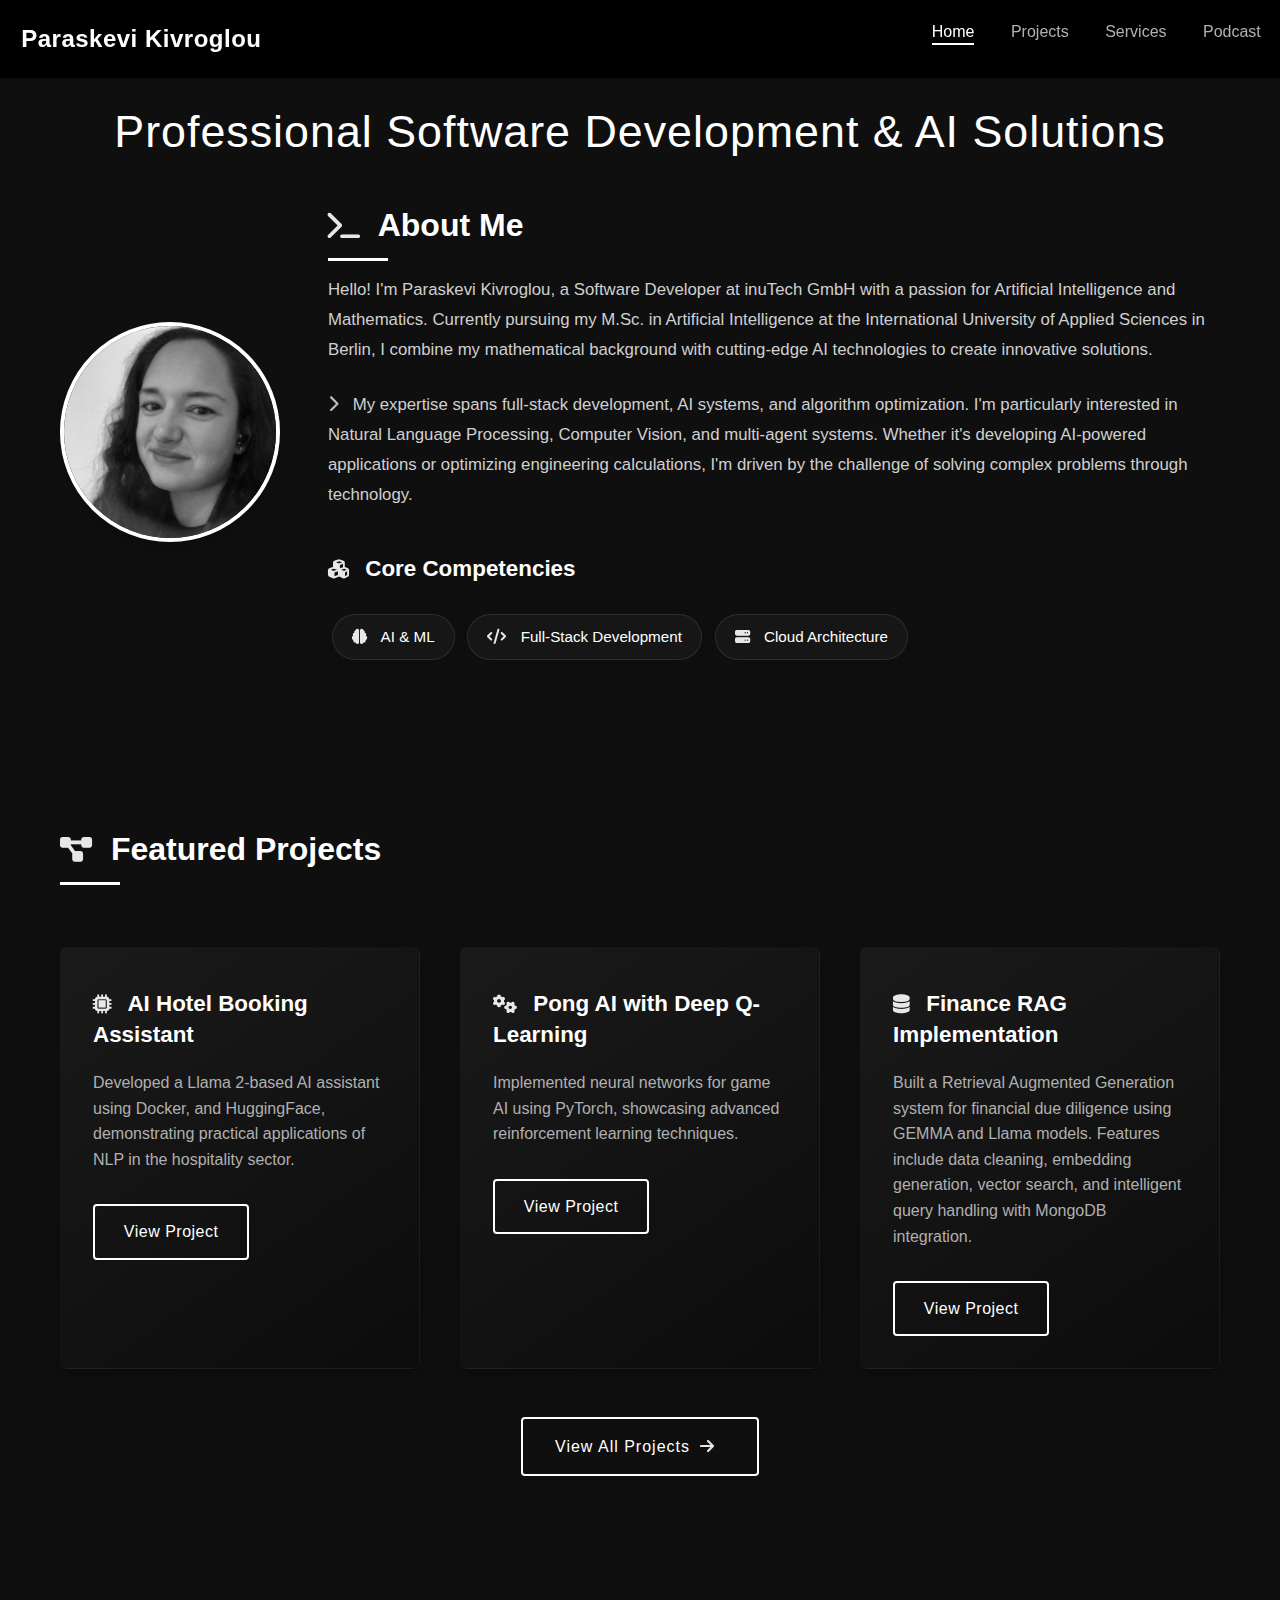
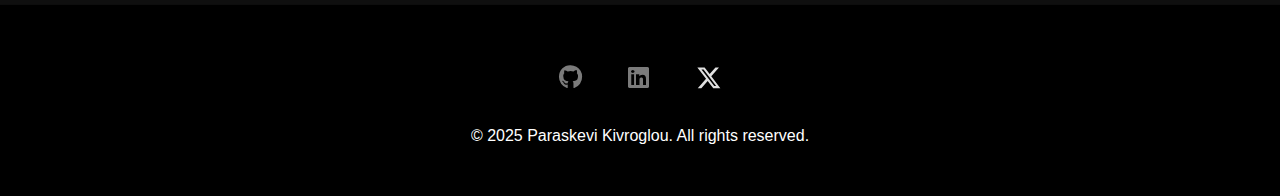
==== commit 5cd64dc3: "Update website services, add the form and calendar" ====
--- a/index.html
+++ b/index.html
@@ -22,6 +22,7 @@
             <ul class="nav-links">
                 <li><a href="index.html" class="active">Home</a></li>
                 <li><a href="projects.html">Projects</a></li>
+                <li><a href="services.html">Services</a></li>
                 <li><a href="podcast.html">Podcast</a></li>
             </ul>
         </nav>
--- a/styles.css
+++ b/styles.css
@@ -772,6 +772,7 @@
     display: flex;
     flex-wrap: wrap;
     gap: 0.6rem;
+    margin-top: 1.5rem;
     margin-bottom: 1.5rem;
 }
 
@@ -783,6 +784,11 @@
     font-size: 0.8rem;
     color: #d0d0d0;
     transition: all 0.3s ease;
+}
+
+.tech-stack span:hover {
+    background: rgba(255,255,255,0.1);
+    transform: translateY(-2px);
 }
 
 /* View All Projects Button */
@@ -898,3 +904,295 @@
         font-size: 0.7rem;
     }
 }
+
+/* Services Page Styling */
+.section-intro {
+    text-align: center;
+    max-width: 800px;
+    margin: 0 auto 3rem;
+    color: #b0b0b0;
+    font-size: 1.2rem;
+    line-height: 1.7;
+}
+
+.services-grid {
+    display: grid;
+    grid-template-columns: repeat(auto-fit, minmax(320px, 1fr));
+    gap: 3rem;
+    margin-top: 3rem;
+}
+
+.service-card {
+    background: linear-gradient(145deg, #1a1a1a, #0c0c0c);
+    border-radius: 12px;
+    padding: 2.5rem 2rem;
+    transition: all 0.4s ease;
+    border: 1px solid rgba(255,255,255,0.03);
+    position: relative;
+    overflow: hidden;
+}
+
+.service-card:hover {
+    transform: translateY(-10px);
+    box-shadow: 0 15px 30px rgba(0,0,0,0.4);
+    border-color: rgba(255,255,255,0.08);
+}
+
+.service-icon {
+    width: 70px;
+    height: 70px;
+    background: rgba(255,255,255,0.05);
+    border-radius: 50%;
+    display: flex;
+    align-items: center;
+    justify-content: center;
+    margin-bottom: 1.5rem;
+    transition: all 0.3s ease;
+}
+
+.service-icon i {
+    font-size: 2rem;
+    color: #fff;
+}
+
+.service-card:hover .service-icon {
+    background: rgba(255,255,255,0.1);
+    transform: scale(1.1);
+}
+
+.service-card h3 {
+    margin-bottom: 1rem;
+    font-size: 1.5rem;
+}
+
+.service-card p {
+    color: #b0b0b0;
+    margin-bottom: 1.5rem;
+    line-height: 1.6;
+}
+
+.service-features {
+    list-style: none;
+    padding: 0;
+    margin-bottom: 2rem;
+}
+
+.service-features li {
+    margin-bottom: 0.8rem;
+    color: #d0d0d0;
+    display: flex;
+    align-items: flex-start;
+}
+
+.service-features li i {
+    color: #fff;
+    margin-right: 10px;
+    font-size: 0.8rem;
+    margin-top: 5px;
+}
+
+.service-cta {
+    margin-top: 2rem;
+    display: flex;
+    flex-direction: column;
+    gap: 1rem;
+}
+
+.price {
+    font-size: 1.1rem;
+    font-weight: 500;
+    color: #fff;
+}
+
+/* Process section styling */
+.section-dark {
+    background: #000;
+    padding: 5rem 0;
+    margin-top: 2rem;
+}
+
+.process-steps {
+    display: grid;
+    grid-template-columns: repeat(auto-fit, minmax(250px, 1fr));
+    gap: 2rem;
+    margin-top: 3rem;
+}
+
+.process-step {
+    text-align: center;
+    position: relative;
+    padding: 0 1rem;
+}
+
+.step-number {
+    width: 50px;
+    height: 50px;
+    background: rgba(255,255,255,0.1);
+    border: 2px solid rgba(255,255,255,0.2);
+    border-radius: 50%;
+    display: flex;
+    align-items: center;
+    justify-content: center;
+    margin: 0 auto 1.5rem;
+    font-size: 1.5rem;
+    font-weight: 700;
+    color: #fff;
+}
+
+.process-step h3 {
+    margin-bottom: 1rem;
+}
+
+.process-step p {
+    color: #b0b0b0;
+    line-height: 1.6;
+}
+
+/* Booking section */
+.booking-container {
+    background: rgba(255,255,255,0.03);
+    border-radius: 12px;
+    padding: 2rem;
+    margin-bottom: 3rem;
+    border: 1px solid rgba(255,255,255,0.05);
+}
+
+/* Contact form styling */
+.contact-alt {
+    max-width: 800px;
+    margin: 0 auto;
+}
+
+.contact-alt h3 {
+    text-align: center;
+    margin-bottom: 1rem;
+}
+
+.contact-alt p {
+    text-align: center;
+    color: #b0b0b0;
+    margin-bottom: 2rem;
+}
+
+.contact-form {
+    display: grid;
+    grid-template-columns: 1fr 1fr;
+    gap: 1.5rem;
+}
+
+.form-group {
+    margin-bottom: 1.5rem;
+}
+
+.form-group:nth-child(3),
+.form-group:nth-child(4) {
+    grid-column: span 2;
+}
+
+.form-group label {
+    display: block;
+    margin-bottom: 0.5rem;
+    color: #d0d0d0;
+}
+
+.form-group input,
+.form-group select,
+.form-group textarea {
+    width: 100%;
+    padding: 0.8rem 1rem;
+    background: rgba(255,255,255,0.05);
+    border: 1px solid rgba(255,255,255,0.1);
+    border-radius: 4px;
+    color: #fff;
+    transition: all 0.3s ease;
+}
+
+.form-group input:focus,
+.form-group select:focus,
+.form-group textarea:focus {
+    outline: none;
+    border-color: rgba(255,255,255,0.3);
+    background: rgba(255,255,255,0.08);
+}
+
+.button-full {
+    width: 100%;
+    padding: 1rem;
+    font-size: 1.1rem;
+    grid-column: span 2;
+}
+
+/* Responsive adjustments */
+@media (max-width: 768px) {
+    .services-grid,
+    .process-steps {
+        grid-template-columns: 1fr;
+    }
+    
+    .contact-form {
+        grid-template-columns: 1fr;
+    }
+    
+    .form-group:nth-child(3),
+    .form-group:nth-child(4) {
+        grid-column: span 1;
+    }
+    
+    .button-full {
+        grid-column: span 1;
+    }
+}
+
+/* Form alert styling */
+.form-alert {
+    padding: 1.2rem;
+    border-radius: 8px;
+    margin-bottom: 2rem;
+    opacity: 1;
+    transition: opacity 0.5s ease;
+}
+
+.form-alert.success {
+    background: rgba(40, 167, 69, 0.1);
+    border: 1px solid rgba(40, 167, 69, 0.3);
+    color: #2ecc71;
+}
+
+.form-alert.error {
+    background: rgba(220, 53, 69, 0.1);
+    border: 1px solid rgba(220, 53, 69, 0.3);
+    color: #e74c3c;
+}
+
+.form-alert p {
+    margin: 0;
+    line-height: 1.5;
+}
+
+/* Go High Level Form Container */
+.ghl-form-container {
+    background: linear-gradient(145deg, #1a1a1a, #0c0c0c);
+    border-radius: 12px;
+    padding: 1rem;
+    margin-top: 2rem;
+    border: 1px solid rgba(255,255,255,0.05);
+    transition: all 0.3s ease;
+    overflow: hidden;
+    position: relative;
+}
+
+.ghl-form-container:hover {
+    border-color: rgba(255,255,255,0.1);
+    box-shadow: 0 10px 20px rgba(0,0,0,0.2);
+}
+
+/* Highlight effect for contact section */
+.contact-alt.highlighted {
+    animation: pulse 1.5s ease;
+}
+
+@keyframes pulse {
+    0% { transform: scale(1); }
+    50% { transform: scale(1.02); }
+    100% { transform: scale(1); }
+}
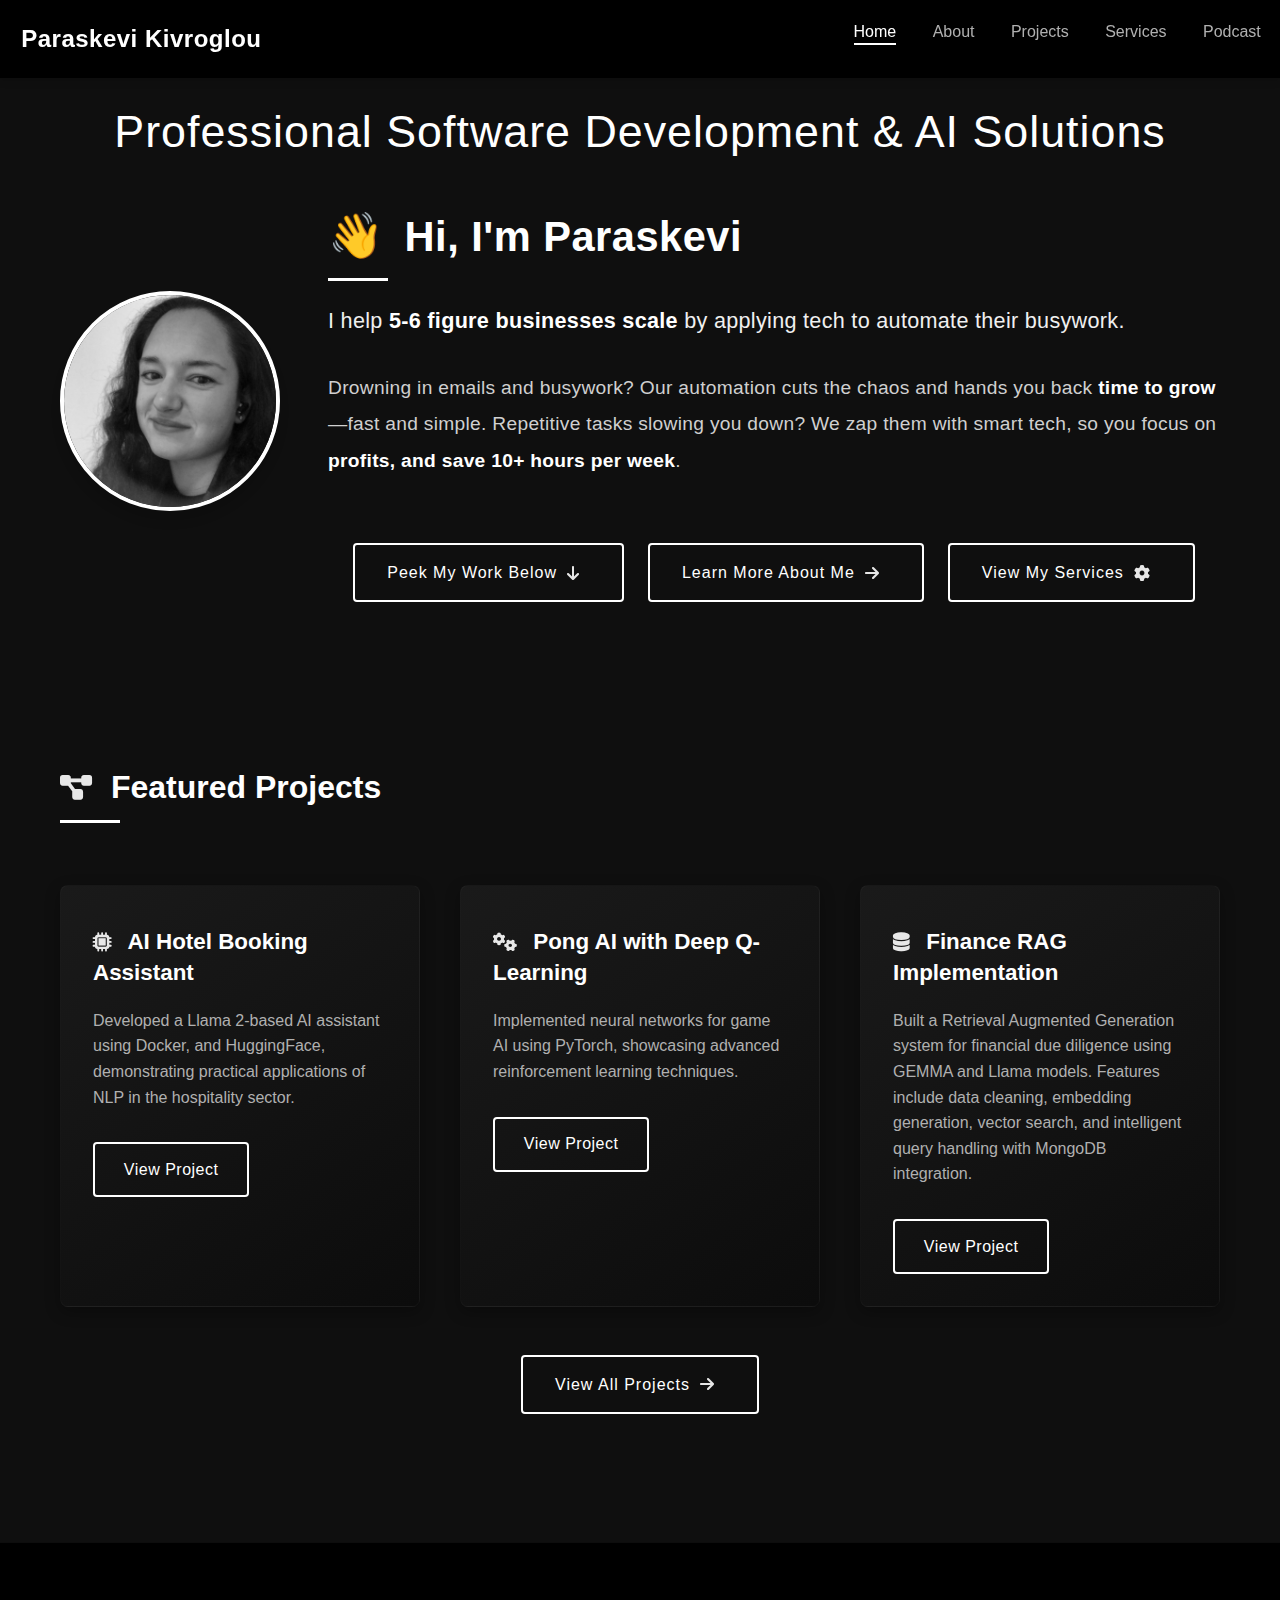
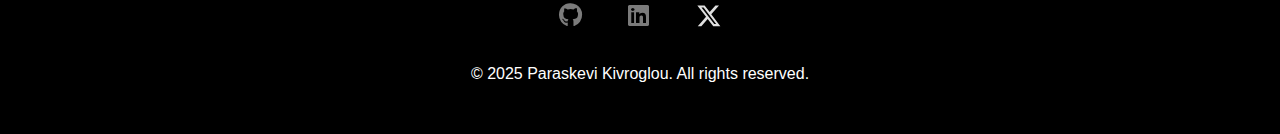
==== commit 9782c68e: "Updates the website styling and text" ====
--- a/index.html
+++ b/index.html
@@ -21,6 +21,7 @@
             </a>
             <ul class="nav-links">
                 <li><a href="index.html" class="active">Home</a></li>
+                <li><a href="about.html">About</a></li>
                 <li><a href="projects.html">Projects</a></li>
                 <li><a href="services.html">Services</a></li>
                 <li><a href="podcast.html">Podcast</a></li>
@@ -29,31 +30,41 @@
     </header>
 
     <main>
-        <section id="about" class="section">
+        <section id="introduction" class="section">
             <div class="container">
                 <h1>Professional Software Development & AI Solutions</h1>
                 <div class="about-content">
                     <img src="photos/ME.jpg" alt="Paraskevi Kivroglou" class="profile-img">
                     <div class="about-text">
-                        <h2><i class="fas fa-terminal"></i> About Me</h2>
-                        <p>Hello! I'm Paraskevi Kivroglou, a Software Developer at inuTech GmbH with a passion for Artificial Intelligence 
-                           and Mathematics. Currently pursuing my M.Sc. in Artificial Intelligence at the International University of 
-                           Applied Sciences in Berlin, I combine my mathematical background with cutting-edge AI technologies to create 
-                           innovative solutions.</p>
-                        
-                        <p><i class="fas fa-chevron-right"></i> My expertise spans full-stack development, AI systems, and algorithm optimization. I'm particularly interested 
-                           in Natural Language Processing, Computer Vision, and multi-agent systems. Whether it's developing AI-powered 
-                           applications or optimizing engineering calculations, I'm driven by the challenge of solving complex problems 
-                           through technology.</p>
+                        <h2><span class="emoji">👋</span> Hi, I'm Paraskevi</h2>
+                        <p>I help <strong>5-6 figure businesses scale</strong> by applying tech to automate their busywork.</p>
+                        <p>Drowning in emails and busywork? Our automation cuts the chaos and hands you back <strong>time to grow</strong>—fast and simple.
+                           Repetitive tasks slowing you down? We zap them with smart tech, so you focus on <strong>profits, and save 10+ hours per week</strong>.</p>
 
-                        <div class="skills-section">
-                            <h3><i class="fas fa-cubes"></i> Core Competencies</h3>
-                            <div class="skills-grid">
-                                <div class="skill-category">
-                                    <span><i class="fas fa-brain"></i> AI & ML</span>
-                                    <span><i class="fas fa-code"></i> Full-Stack Development</span>
-                                    <span><i class="fas fa-server"></i> Cloud Architecture</span>
-                                </div>
+                        <div class="buttons-container">
+                            <div class="view-all-container">
+                                <a href="#projects" class="view-all-button scroll-btn">
+                                    <span>Peek My Work Below</span>
+                                    <span class="arrow-icon">
+                                        <i class="fas fa-arrow-down"></i>
+                                    </span>
+                                </a>
+                            </div>
+                            <div class="view-all-container">
+                                <a href="about.html" class="view-all-button">
+                                    <span>Learn More About Me</span>
+                                    <span class="arrow-icon">
+                                        <i class="fas fa-arrow-right"></i>
+                                    </span>
+                                </a>
+                            </div>
+                            <div class="view-all-container">
+                                <a href="services.html" class="view-all-button">
+                                    <span>View My Services</span>
+                                    <span class="arrow-icon">
+                                        <i class="fas fa-cog"></i>
+                                    </span>
+                                </a>
                             </div>
                         </div>
                     </div>
@@ -111,5 +122,24 @@
             <p>&copy; 2025 Paraskevi Kivroglou. All rights reserved.</p>
         </div>
     </footer>
+
+    <script>
+        // Smooth scrolling for anchor links
+        document.querySelectorAll('.scroll-btn').forEach(anchor => {
+            anchor.addEventListener('click', function(e) {
+                e.preventDefault();
+                
+                const targetId = this.getAttribute('href');
+                const targetElement = document.querySelector(targetId);
+                
+                if (targetElement) {
+                    window.scrollTo({
+                        top: targetElement.offsetTop,
+                        behavior: 'smooth'
+                    });
+                }
+            });
+        });
+    </script>
 </body>
 </html>
--- a/styles.css
+++ b/styles.css
@@ -120,6 +120,15 @@
     margin-top: 2rem;
 }
 
+/* Custom class for about page layout */
+.about-page-content {
+    display: flex;
+    align-items: flex-start;
+    gap: 3rem;
+    margin-top: 0.5rem;
+    padding: 1.5rem 0;
+}
+
 .profile-img {
     width: 220px;
     height: 220px;
@@ -131,6 +140,15 @@
     box-shadow: 0 10px 20px rgba(0,0,0,0.2);
 }
 
+.about-profile-img {
+    margin-top: -10px;
+    padding: 0.5rem;
+}
+
+.about-page-text {
+    padding: 1rem 0;
+}
+
 .profile-img:hover {
     transform: scale(1.05);
     box-shadow: 0 15px 30px rgba(0,0,0,0.3);
@@ -141,11 +159,41 @@
     flex: 1;
 }
 
+.about-text h2 {
+    font-size: 2.6rem;
+    margin-bottom: 1.8rem;
+    color: #fff;
+    position: relative;
+    display: inline-block;
+    letter-spacing: 0.5px;
+    font-weight: 600;
+}
+
+.about-text h2 .emoji {
+    font-size: 2.8rem;
+    margin-right: 8px;
+}
+
 .about-text p {
-    margin-bottom: 1.5rem;
-    line-height: 1.8;
+    margin-bottom: 1.8rem;
+    line-height: 1.9;
     color: #d0d0d0;
-    font-size: 1.05rem;
+    font-size: 1.2rem;
+    letter-spacing: 0.3px;
+}
+
+.about-text p strong {
+    color: #fff;
+    font-weight: 600;
+}
+
+/* Highlight first paragraph */
+.about-text p:first-of-type {
+    font-size: 1.35rem;
+    color: #f0f0f0;
+    font-weight: 500;
+    border-left: none;
+    padding-left: 0;
 }
 
 h1 {
@@ -404,39 +452,51 @@
 
 /* Skills section */
 .skills-section {
-    margin-top: 2.5rem;
+    margin-bottom: 2.5rem;
+    padding-top: 1rem;
 }
 
 .skills-grid {
     display: flex;
     flex-wrap: wrap;
-    gap: 1rem;
+    gap: 1.2rem;
     margin-top: 1.5rem;
-    animation: slideIn 0.8s ease-out;
+}
+
+.skill-category {
+    display: flex;
+    flex-wrap: wrap;
+    gap: 1.2rem;
+    justify-content: flex-start;
 }
 
 .skill-category span {
-    display: inline-block;
-    padding: 0.6rem 1.2rem;
-    background: #161616;
-    color: white;
-    border-radius: 30px;
-    margin: 0.25rem;
-    font-size: 0.95rem;
-    transition: all 0.3s ease;
+    background: #1a1a1a;
+    padding: 0.8rem 1.5rem;
+    border-radius: 50px;
+    display: inline-flex;
+    align-items: center;
+    gap: 0.75rem;
+    transition: all 0.3s ease;
+    flex: 0 1 auto;
+    white-space: nowrap;
     border: 1px solid rgba(255,255,255,0.1);
-    box-shadow: 0 2px 8px rgba(0,0,0,0.1);
+    font-size: 1rem;
+    font-weight: 500;
+    color: #fff;
+    box-shadow: 0 4px 6px rgba(0,0,0,0.1);
 }
 
 .skill-category span:hover {
-    transform: scale(1.05) translateY(-3px);
-    background: #fff;
-    color: #000;
-    box-shadow: 0 5px 15px rgba(255,255,255,0.2);
-}
-
-.skill-category i {
-    margin-right: 8px;
+    background: #222;
+    transform: translateY(-2px);
+    box-shadow: 0 6px 12px rgba(0,0,0,0.2);
+    border-color: rgba(255,255,255,0.2);
+}
+
+.skill-category span i {
+    font-size: 1.1rem;
+    opacity: 0.9;
 }
 
 /* Animations */
@@ -456,7 +516,7 @@
     }
 }
 
-/* Responsive design */
+/* Responsive adjustments */
 @media (max-width: 768px) {
     .about-content {
         flex-direction: column;
@@ -481,6 +541,28 @@
     h2:after {
         left: 50%;
         transform: translateX(-50%);
+    }
+    
+    .buttons-container {
+        padding-top: 5rem;
+        justify-content: center;
+    }
+    
+    .buttons-container .view-all-container {
+        max-width: 300px;
+    }
+
+    .skill-category {
+        justify-content: center;
+    }
+
+    .skill-category span {
+        padding: 0.7rem 1.3rem;
+        font-size: 0.95rem;
+    }
+
+    .skill-category span i {
+        font-size: 1rem;
     }
 }
 
@@ -797,9 +879,27 @@
     margin-top: 3rem;
 }
 
+/* Buttons container for horizontal alignment */
+.buttons-container {
+    display: flex;
+    gap: 1.5rem;
+    margin-top: 4rem;
+    flex-wrap: wrap;
+    justify-content: center;
+    align-items: center;
+}
+
+.buttons-container .view-all-container {
+    margin-top: 0;
+    display: inline-flex;
+    align-items: center;
+    justify-content: center;
+}
+
 .view-all-button {
     display: inline-flex;
     align-items: center;
+    justify-content: center;
     padding: 0.9rem 2rem;
     background: transparent;
     color: white;
@@ -811,6 +911,7 @@
     letter-spacing: 1px;
     position: relative;
     overflow: hidden;
+    white-space: nowrap;
 }
 
 .view-all-button span {
@@ -821,7 +922,7 @@
 
 .arrow-icon {
     margin-left: 10px;
-    display: flex;
+    display: inline-flex;
     align-items: center;
 }
 
@@ -845,6 +946,20 @@
 
 .view-all-button:hover .arrow-icon i {
     animation: arrow-pulse 1.5s infinite ease-in-out;
+}
+
+/* Scroll button specific styling */
+.scroll-btn .arrow-icon i {
+    transition: transform 0.3s ease;
+}
+
+.scroll-btn:hover .arrow-icon i {
+    animation: bounce-down 1.5s infinite ease-in-out;
+}
+
+@keyframes bounce-down {
+    0%, 100% { transform: translateY(0); }
+    50% { transform: translateY(5px); }
 }
 
 /* Brand with Initial Logo */
@@ -1061,6 +1176,7 @@
 .contact-alt {
     max-width: 800px;
     margin: 0 auto;
+    min-height: 800px;
 }
 
 .contact-alt h3 {
@@ -1196,3 +1312,144 @@
     50% { transform: scale(1.02); }
     100% { transform: scale(1); }
 }
+
+/* Services Hook Section */
+.services-hook {
+    margin: 2rem 0 4rem;
+    padding: 2rem 0;
+    border-top: 1px solid rgba(255,255,255,0.1);
+    border-bottom: 1px solid rgba(255,255,255,0.1);
+}
+
+.hook-container {
+    max-width: 1200px;
+    margin: 0 auto;
+}
+
+.hook-header {
+    text-align: center;
+    margin-bottom: 3rem;
+}
+
+.hook-header h2 {
+    font-size: 2.2rem;
+    margin-bottom: 1rem;
+    background: linear-gradient(90deg, #ffffff, #a0a0a0);
+    -webkit-background-clip: text;
+    -webkit-text-fill-color: transparent;
+    background-clip: text;
+}
+
+.hook-header p {
+    font-size: 1.2rem;
+    color: #b0b0b0;
+    max-width: 800px;
+    margin: 0 auto;
+}
+
+.hook-boxes {
+    display: grid;
+    grid-template-columns: repeat(auto-fit, minmax(300px, 1fr));
+    gap: 2rem;
+    margin-bottom: 3rem;
+}
+
+.hook-box {
+    background: linear-gradient(145deg, #1a1a1a, #0c0c0c);
+    border-radius: 12px;
+    padding: 2rem;
+    transition: transform 0.3s ease, box-shadow 0.3s ease;
+    border: 1px solid rgba(255,255,255,0.05);
+}
+
+.hook-box:hover {
+    transform: translateY(-5px);
+    box-shadow: 0 10px 30px rgba(0,0,0,0.2);
+    border-color: rgba(255,255,255,0.1);
+}
+
+.hook-icon {
+    font-size: 2.5rem;
+    margin-bottom: 1.5rem;
+    color: #ffffff;
+    text-align: center;
+}
+
+.hook-box h3 {
+    font-size: 1.5rem;
+    margin-bottom: 1.2rem;
+    text-align: center;
+}
+
+.hook-box ul {
+    list-style: none;
+    padding: 0;
+}
+
+.hook-box ul li {
+    margin-bottom: 0.8rem;
+    padding-left: 1.5rem;
+    position: relative;
+    color: #d0d0d0;
+}
+
+.hook-box ul li:before {
+    content: "→";
+    position: absolute;
+    left: 0;
+    color: #ffffff;
+}
+
+.hook-cta {
+    text-align: center;
+    margin-top: 2rem;
+    padding: 2rem;
+    background: linear-gradient(145deg, #1a1a1a, #0c0c0c);
+    border-radius: 12px;
+    border: 1px solid rgba(255,255,255,0.05);
+}
+
+.hook-cta p {
+    font-size: 1.3rem;
+    margin-bottom: 1.5rem;
+    color: #ffffff;
+}
+
+.button-large {
+    padding: 1rem 2rem;
+    font-size: 1.2rem;
+    display: inline-block;
+    transition: all 0.3s ease;
+}
+
+/* Responsive adjustments */
+@media (max-width: 768px) {
+    .hook-boxes {
+        grid-template-columns: 1fr;
+    }
+    
+    .hook-header h2 {
+        font-size: 1.8rem;
+    }
+    
+    .hook-cta p {
+        font-size: 1.1rem;
+    }
+}
+
+.education-section {
+    padding-top: 0.5rem;
+}
+
+@media (max-width: 768px) {
+    .buttons-container {
+        flex-direction: column;
+        align-items: center;
+    }
+    
+    .buttons-container .view-all-container {
+        width: 100%;
+        max-width: 280px;
+        min-width: unset;
+    }
+}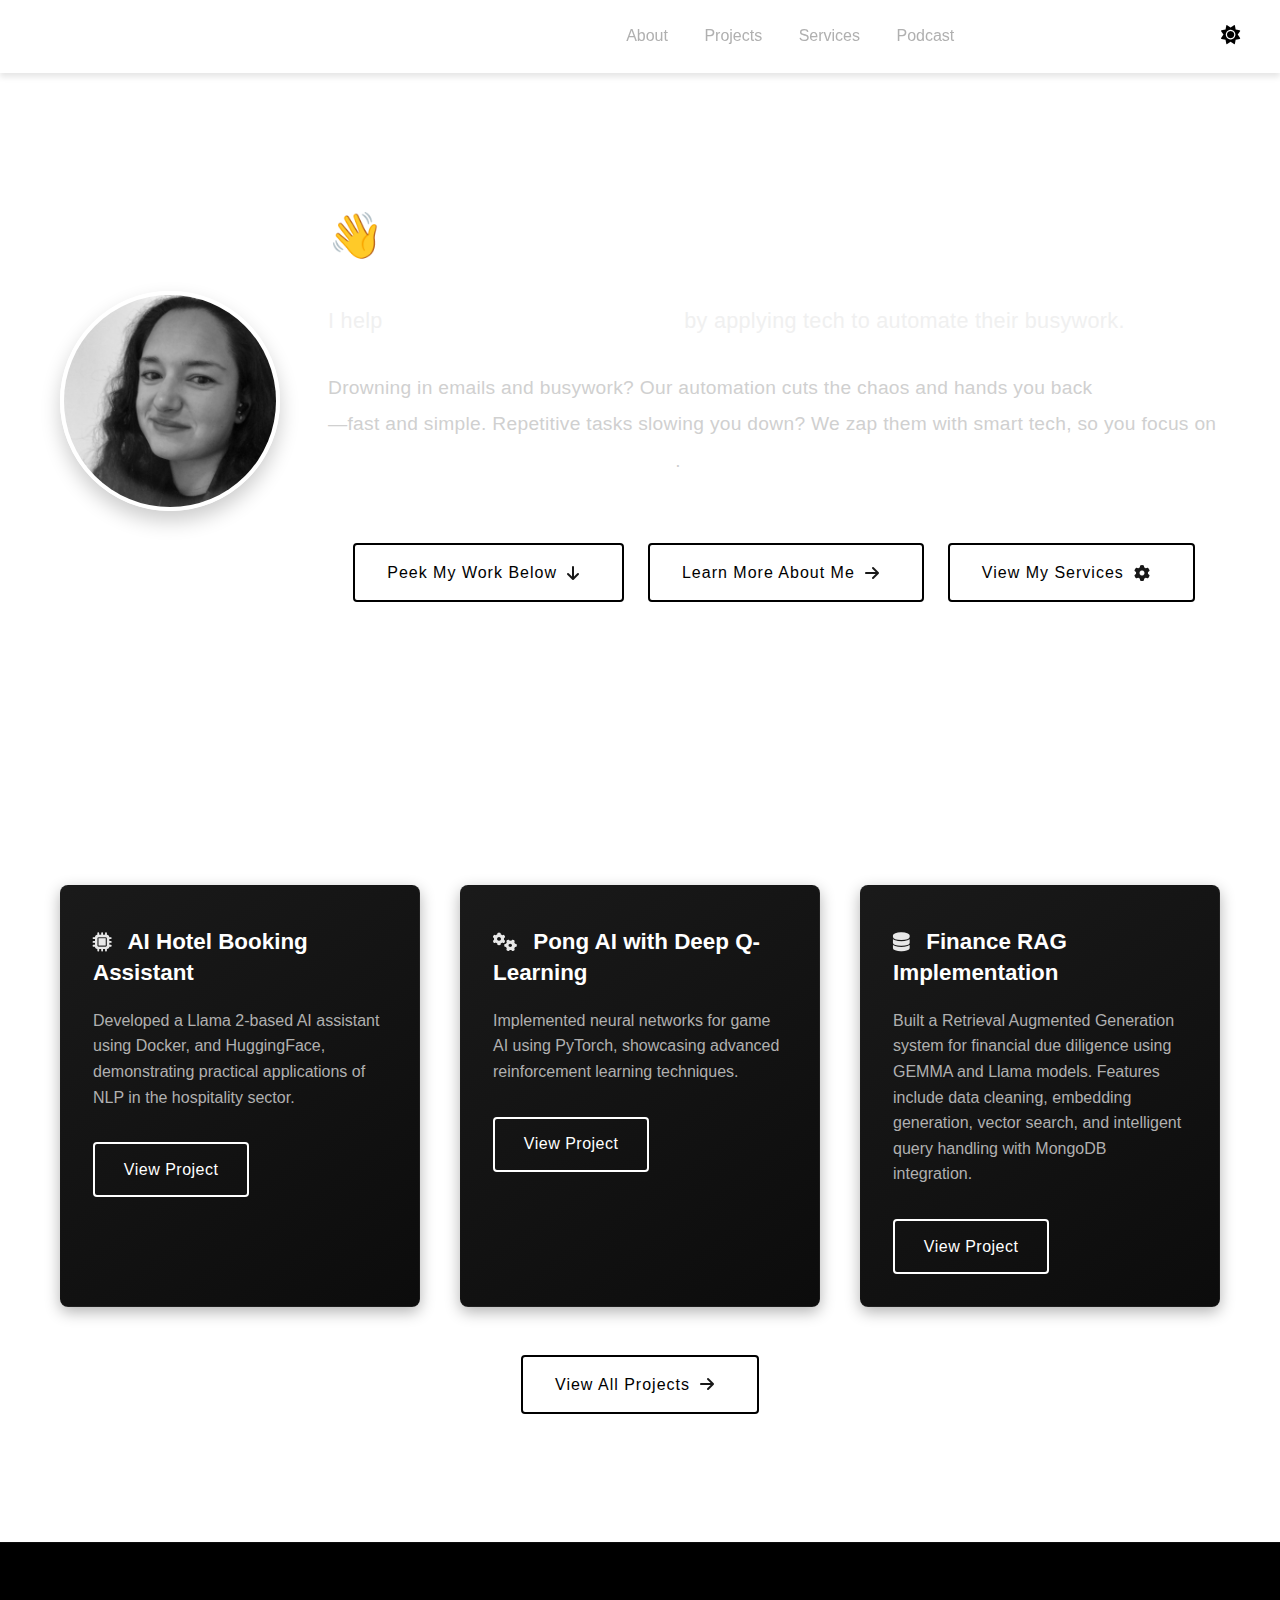
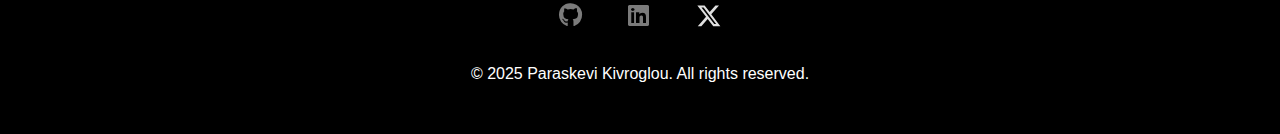
==== commit 345a5d31: "Changes in website" ====
--- a/index.html
+++ b/index.html
@@ -26,6 +26,10 @@
                 <li><a href="services.html">Services</a></li>
                 <li><a href="podcast.html">Podcast</a></li>
             </ul>
+            <button id="theme-toggle" class="theme-toggle" aria-label="Toggle theme">
+                <i class="fas fa-sun"></i>
+                <i class="fas fa-moon"></i>
+            </button>
         </nav>
     </header>
 
@@ -141,5 +145,6 @@
             });
         });
     </script>
+    <script src="js/theme.js"></script>
 </body>
 </html>
--- a/styles.css
+++ b/styles.css
@@ -1452,4 +1452,88 @@
         max-width: 280px;
         min-width: unset;
     }
+}
+
+/* Theme variables */
+:root {
+    --bg-color: #000000;
+    --text-color: #ffffff;
+    --border-color: #ffffff;
+    --hover-color: rgba(255, 255, 255, 0.1);
+    --button-bg: transparent;
+    --button-text: #ffffff;
+}
+
+[data-theme="light"] {
+    --bg-color: #ffffff;
+    --text-color: #000000;
+    --border-color: #000000;
+    --hover-color: rgba(0, 0, 0, 0.1);
+    --button-bg: transparent;
+    --button-text: #000000;
+}
+
+body {
+    background-color: var(--bg-color);
+    color: var(--text-color);
+    transition: background-color 0.3s ease, color 0.3s ease;
+}
+
+/* Theme toggle button */
+.theme-toggle {
+    background: transparent;
+    border: none;
+    color: var(--text-color);
+    cursor: pointer;
+    padding: 8px;
+    font-size: 1.2rem;
+    display: flex;
+    align-items: center;
+    justify-content: center;
+    margin-left: 20px;
+    transition: transform 0.3s ease;
+}
+
+.theme-toggle:hover {
+    transform: scale(1.1);
+}
+
+.theme-toggle .fa-sun {
+    display: none;
+}
+
+.theme-toggle .fa-moon {
+    display: block;
+}
+
+[data-theme="light"] .theme-toggle .fa-sun {
+    display: block;
+}
+
+[data-theme="light"] .theme-toggle .fa-moon {
+    display: none;
+}
+
+/* Update existing styles to use CSS variables */
+.view-all-button {
+    border-color: var(--border-color);
+    color: var(--text-color);
+}
+
+.view-all-button:hover {
+    background: var(--text-color);
+    color: var(--bg-color);
+}
+
+.navbar {
+    display: flex;
+    justify-content: space-between;
+    align-items: center;
+    padding: 1rem 2rem;
+    position: fixed;
+    top: 0;
+    left: 0;
+    right: 0;
+    z-index: 1000;
+    background-color: var(--bg-color);
 }